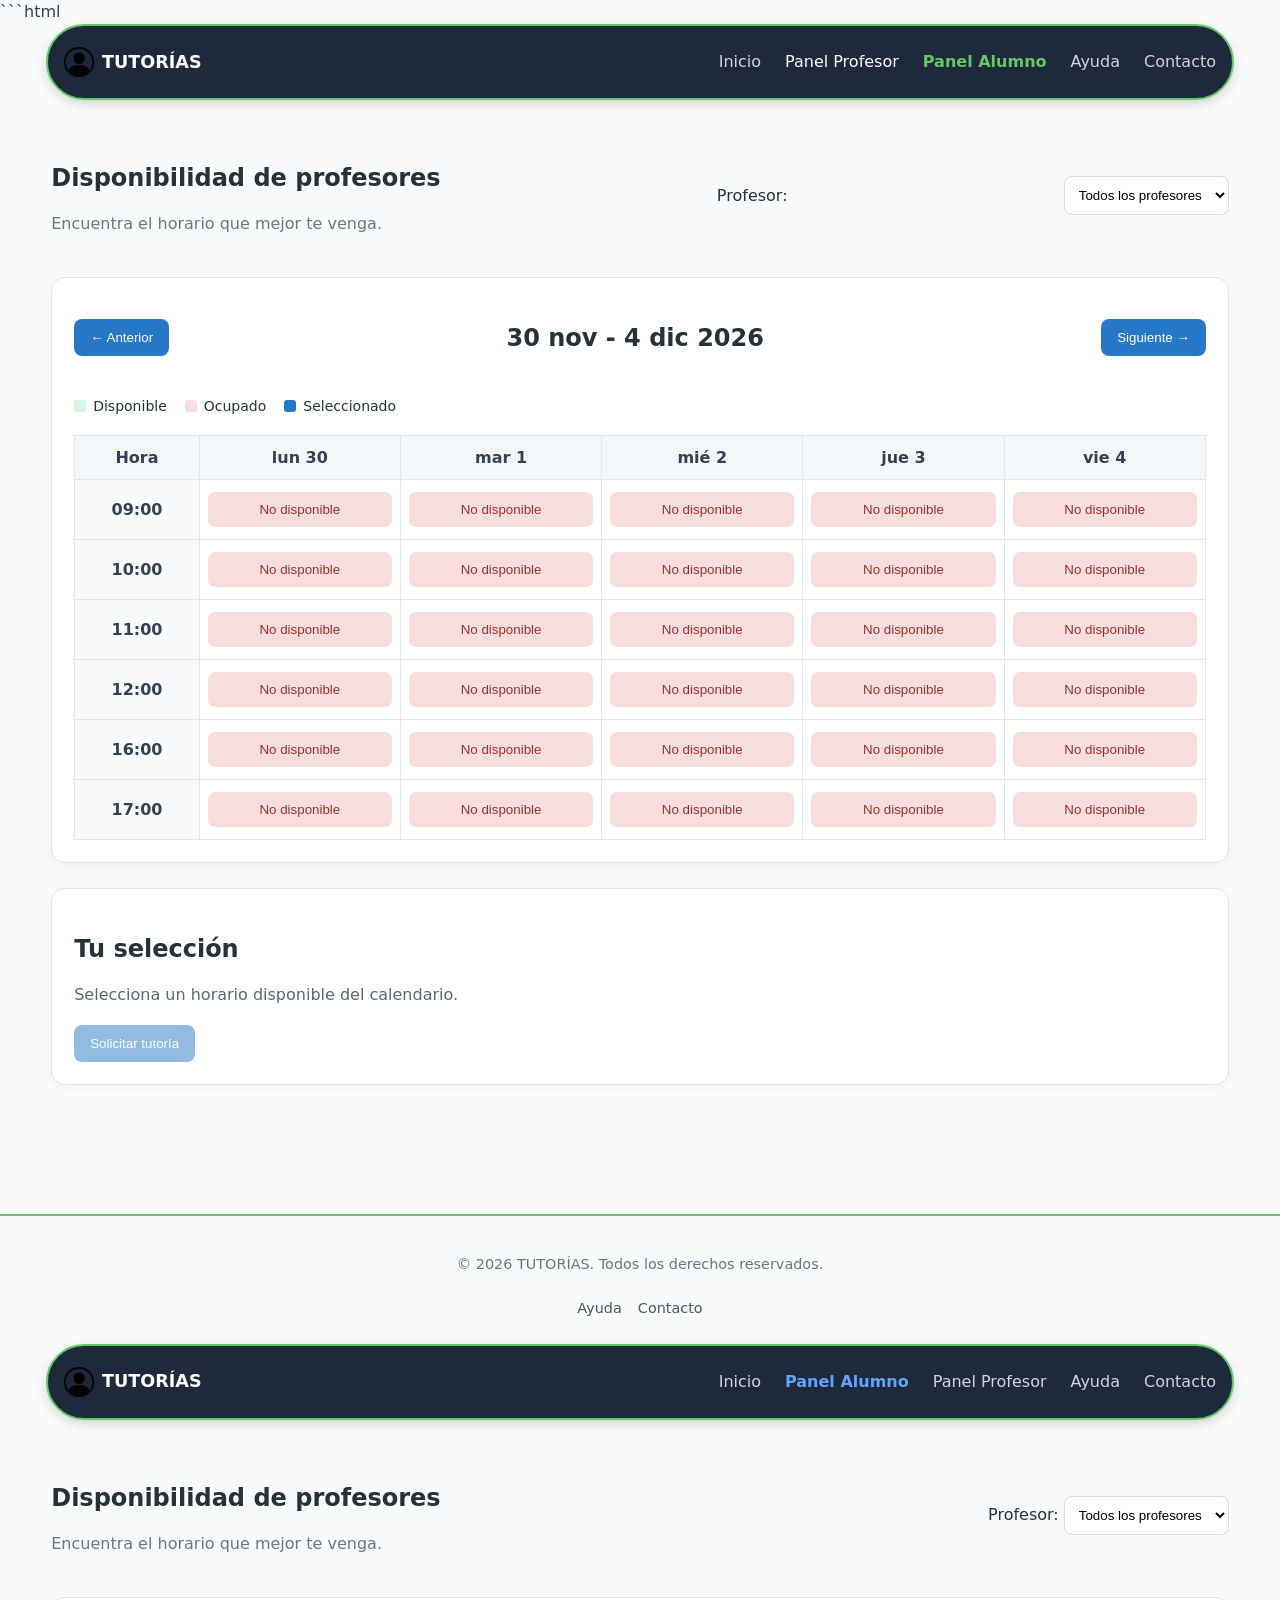
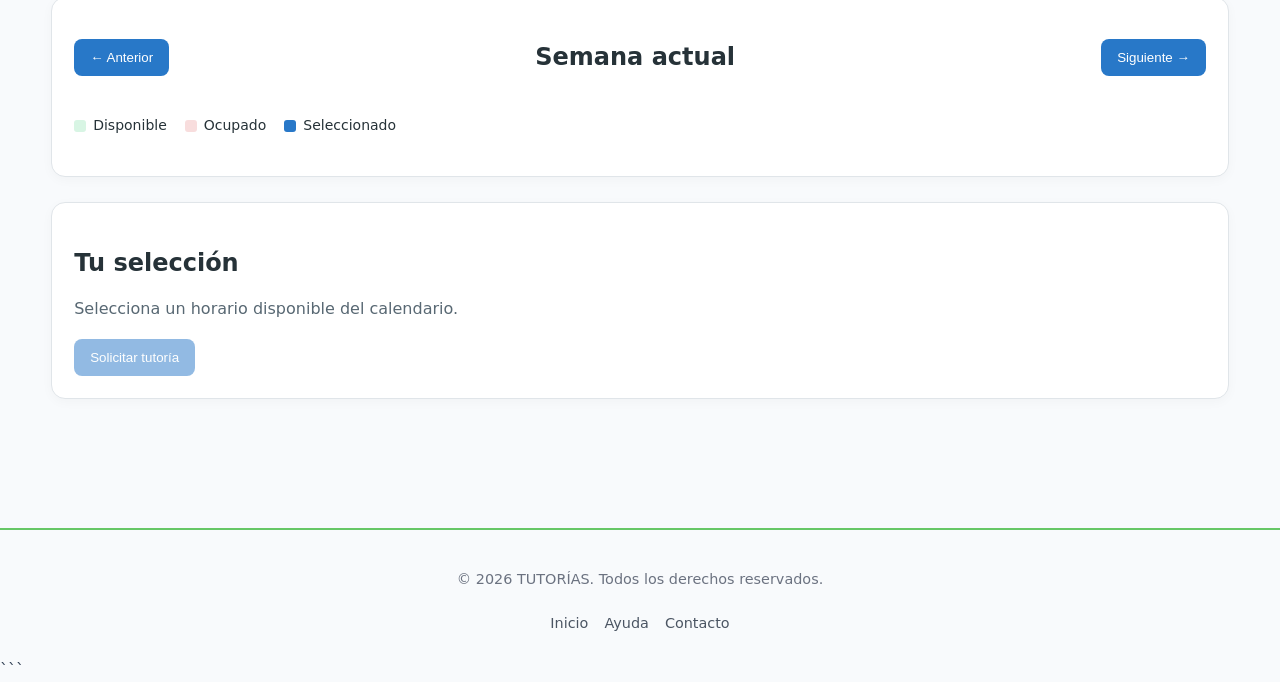
==== alumno.html @ 24e144e2 "Merge pull request #2 from AnaMar14/ddeevv Creoque lo arregle" ====
```html
<!doctype html>
<html lang="en">

<head>
    <meta charset="UTF-8" />
    <meta name="viewport" content="width=device-width, initial-scale=1.0" />
    <title>TUTORÍA</title>
    <link rel="stylesheet" href="public/css/nav.css" />
    <link rel="stylesheet" href="public/css/calendario.css" />  
    <script src="public/js/calendario.js" defer></script>

</head>

<body>
    <nav class="navbar" aria-label="Navegación principal">
        <div class="logo">
            <a href="index.html" style="display: flex; align-items: center; gap: 0.5rem; text-decoration: none;">
          <img
            src="public/img/ini_sesion.png"
            id="iniciarSesion"
            width="30px"
            height="30px"
            alt="Iniciar Sesión"
            style="cursor: pointer;"
          />
          <span style="font-size: 1.1rem; color: #fff; font-weight: 700;">TUTORÍAS</span>
        </a>
        </div>

        <ul class="nav-links">
        <li><a href="index.html">Inicio</a></li>
        <li><a href="profesor.html" aria-current="page" >Panel Profesor</a></li>
        <li><a href="alumno.html" style="color: #66c766; font-weight: 700;">Panel Alumno</a></li>
        <li><a href="ayuda.html">Ayuda</a></li>
        <li><a href="contacto.html">Contacto</a></li>
      </ul>

      <button class="menu-btn" aria-label="Abrir menú">☰</button>
    </nav>


    <main class="contenedor-calendario">
        <section class="cabecera-calendario">
            <div>
                <h1>Disponibilidad de profesores</h1>
                <p>Encuentra el horario que mejor te venga.</p>
            </div>

            <label for="profesor">Profesor:</label>
            <select id="profesor">
                <option value="todos">Todos los profesores</option>
                <option value="garcia">Prof. García</option>
                <option value="lopez">Prof. López</option>
                <option value="martinez">Prof. Martínez</option>
            </select>
        </section>

        <section class="calendario">
            <div class="controles-calendario">
                <button id="semanaAnterior" type="button">
                    &larr; Anterior
                </button>

                <h2 id="tituloSemana">Semana actual</h2>

                <button id="semanaSiguiente" type="button">
                    Siguiente &rarr;
                </button>
            </div>

            <div class="leyenda">
                <span><i class="libre"></i> Disponible</span>
                <span><i class="ocupado"></i> Ocupado</span>
                <span><i class="seleccionado"></i> Seleccionado</span>
            </div>

            <div class="tabla-scroll">
                <table id="tablaCalendario">
                    <thead id="cabeceraDias"></thead>
                    <tbody id="horariosCalendario"></tbody>
                </table>
            </div>
        </section>

        <section class="resumen-reserva">
            <h2>Tu selección</h2>

            <p id="mensajeSeleccion">
                Selecciona un horario disponible del calendario.
            </p>

            <button id="confirmarReserva" type="button" disabled>
                Solicitar tutoría
            </button>
        </section>
    </main>



    <!-- FOOTER BÁSICO -->
    <footer class="footer">
        <p>&copy; 2026 TUTORÍAS. Todos los derechos reservados.</p>
        <div class="footer-links">
            <a href="ayuda.html">Ayuda</a>
            <a href="contacto.html">Contacto</a>
        </div>
    </footer>
</body>

</html>
<html lang="es">

<head>
    <meta charset="UTF-8" />
    <meta name="viewport" content="width=device-width, initial-scale=1.0" />

    <title>TUTORÍAS - Panel del Alumno</title>

    <!-- Estilos -->
    <link rel="stylesheet" href="public/css/nav.css" />
    <link rel="stylesheet" href="public/css/dialog.css" />
    <link rel="stylesheet" href="public/css/tutorias.css" />
    <link rel="stylesheet" href="public/css/calendario.css" />

    <!-- JavaScript -->
    <script src="public/js/horarios.js" defer></script>
    <script src="public/js/iniciarSesion.js" defer></script>
    <script src="public/js/calendario.js" defer></script>
</head>

<body>

    <!-- Barra de navegación principal -->
    <nav class="navbar" aria-label="Navegación principal">

        <div class="logo">
            <a href="index.html"
               style="display: flex; align-items: center; gap: 0.5rem; text-decoration: none;">

                <img
                    src="public/img/ini_sesion.png"
                    id="iniciarSesion"
                    width="30"
                    height="30"
                    alt="Iniciar sesión"
                    style="cursor: pointer;"
                />

                <span style="font-size: 1.1rem; color: #fff; font-weight: 700;">
                    TUTORÍAS
                </span>

            </a>
        </div>

        <ul class="nav-links">
            <li>
                <a href="index.html">Inicio</a>
            </li>

            <li>
                <a href="alumno.html"
                   aria-current="page"
                   style="color: #60a5fa; font-weight: 700;">
                    Panel Alumno
                </a>
            </li>

            <li>
                <a href="profesor.html">Panel Profesor</a>
            </li>

            <li>
                <a href="ayuda.html">Ayuda</a>
            </li>

            <li>
                <a href="contacto.html">Contacto</a>
            </li>
        </ul>

        <button class="menu-btn" aria-label="Abrir menú" type="button">
            ☰
        </button>

    </nav>


    <!-- Contenido principal: disponibilidad de profesores -->
    <main class="contenedor-calendario">

        <!-- Cabecera y filtro de profesores -->
        <section class="cabecera-calendario">

            <div>
                <h1>Disponibilidad de profesores</h1>
                <p>Encuentra el horario que mejor te venga.</p>
            </div>

            <div>
                <label for="profesor">Profesor:</label>

                <select id="profesor">
                    <option value="todos">Todos los profesores</option>
                    <option value="garcia">Prof. García</option>
                    <option value="lopez">Prof. López</option>
                    <option value="martinez">Prof. Martínez</option>
                </select>
            </div>

        </section>


        <!-- Calendario semanal -->
        <section class="calendario">

            <div class="controles-calendario">

                <button id="semanaAnterior" type="button">
                    &larr; Anterior
                </button>

                <h2 id="tituloSemana">Semana actual</h2>

                <button id="semanaSiguiente" type="button">
                    Siguiente &rarr;
                </button>

            </div>


            <!-- Leyenda de los horarios -->
            <div class="leyenda">

                <span>
                    <i class="libre"></i>
                    Disponible
                </span>

                <span>
                    <i class="ocupado"></i>
                    Ocupado
                </span>

                <span>
                    <i class="seleccionado"></i>
                    Seleccionado
                </span>

            </div>


            <!-- Tabla de disponibilidad -->
            <div class="tabla-scroll">

                <table id="tablaCalendario">

                    <thead id="cabeceraDias"></thead>

                    <tbody id="horariosCalendario"></tbody>

                </table>

            </div>

        </section>


        <!-- Resumen y solicitud de tutoría -->
        <section class="resumen-reserva">

            <h2>Tu selección</h2>

            <p id="mensajeSeleccion">
                Selecciona un horario disponible del calendario.
            </p>

            <button
                id="confirmarReserva"
                type="button"
                disabled>
                Solicitar tutoría
            </button>

        </section>

    </main>


    <!-- Pie de página -->
    <footer class="footer">

        <p>&copy; 2026 TUTORÍAS. Todos los derechos reservados.</p>

        <div class="footer-links">
            <a href="index.html">Inicio</a>
            <a href="ayuda.html">Ayuda</a>
            <a href="contacto.html">Contacto</a>
        </div>

    </footer>

</body>

</html>
```
---- public/css/nav.css ----
html {
  margin: 0;
  font-family: Arial, Helvetica, sans-serif;
}
nav {
  border: 2px solid #66c766;
  border-radius: 45px;
  margin-left: 20%;
  margin-right: 20%;
  background-color: #1e293b;
  border: 2px solid #66c766;
  border-radius: 45px;
  margin: 1.25rem auto;
  max-width: 900px;
  width: 90%;
  box-shadow: 0 4px 12px rgba(0, 0, 0, 0.15);
}

.navbar {
  display: flex;
  justify-content: space-between;
  align-items: center;
  max-width: 1200px;
  margin: 0 auto;
  padding: 0.5rem 1rem;
}

.logo a {
  color: #fff;
  font-size: 1.5rem;
  font-weight: bold;
  text-decoration: none;
}

.nav-links {
  display: flex;
  list-style: none;
  gap: 1.5rem;
}

.nav-links a {
  color: #d1d5db;
  text-decoration: none;
  font-weight: 500;
  transition: color 0.2s ease;
}

.nav-links a:hover,
.nav-links a[aria-current="page"] {
  color: #ffffff;
}

.menu-btn {
  display: none;
  background: none;
  border: none;
  color: #fff;
  font-size: 1.5rem;
  cursor: pointer;
}

/* --- ESTILOS DEL FOOTER --- */
.footer {
  margin-top: 4rem;
  padding: 1.5rem 1rem;
  border-top: 2px solid #66c766;
  text-align: center;
  color: #6b7280;
  font-size: 0.9rem;
  display: flex;
  flex-direction: column;
  gap: 0.5rem;
  align-items: center;
}

.footer-links {
  display: flex;
  gap: 1rem;
}

.footer-links a {
  color: #4b5563;
  text-decoration: none;
  transition: color 0.2s ease;
}

.footer-links a:hover {
  color: #111827;
}
---- public/css/calendario.css ----
.contenedor-calendario {
    width: 92%;
    max-width: 1200px;
    margin: 40px auto;
    color: #263238;
}

.cabecera-calendario {
    display: flex;
    justify-content: space-between;
    align-items: center;
    flex-wrap: wrap;
    gap: 20px;
    margin-bottom: 25px;
}

.cabecera-calendario h1 {
    margin-bottom: 8px;
}

.cabecera-calendario p {
    color: #687782;
}

#profesor {
    padding: 10px;
    border: 1px solid #d5dce2;
    border-radius: 8px;
    background: white;
}

.calendario,
.resumen-reserva {
    padding: 22px;
    margin-bottom: 25px;
    border: 1px solid #e0e5e9;
    border-radius: 14px;
    background: white;
    box-shadow: 0 3px 12px #00000008;
}

.controles-calendario {
    display: flex;
    align-items: center;
    justify-content: space-between;
    gap: 12px;
    margin-bottom: 20px;
}

.controles-calendario button,
#confirmarReserva {
    padding: 11px 16px;
    border: none;
    border-radius: 8px;
    background: #2878c8;
    color: white;
    cursor: pointer;
}

.controles-calendario button:hover,
#confirmarReserva:not(:disabled):hover {
    background: #1d5fa1;
}

#confirmarReserva:disabled {
    opacity: 0.5;
    cursor: not-allowed;
}

.leyenda {
    display: flex;
    flex-wrap: wrap;
    gap: 18px;
    margin-bottom: 18px;
    font-size: 14px;
}

.leyenda span {
    display: flex;
    align-items: center;
    gap: 7px;
}

.leyenda i {
    width: 12px;
    height: 12px;
    border-radius: 3px;
}

.libre {
    background: #d8f5e4;
}

.ocupado {
    background: #f8dddd;
}

.seleccionado {
    background: #2878c8;
}

.tabla-scroll {
    overflow-x: auto;
}

#tablaCalendario {
    width: 100%;
    min-width: 650px;
    border-collapse: collapse;
    text-align: center;
}

#tablaCalendario th,
#tablaCalendario td {
    padding: 12px 8px;
    border: 1px solid #e1e6eb;
}

#tablaCalendario th {
    background: #f4f7fa;
}

#tablaCalendario td:first-child {
    font-weight: bold;
    background: #f8fafc;
}

.hueco {
    width: 100%;
    min-width: 85px;
    padding: 10px 6px;
    border: none;
    border-radius: 7px;
    background: #d8f5e4;
    color: #17633b;
    cursor: pointer;
}

.hueco:hover {
    background: #b7ebcc;
}

.hueco.ocupado {
    background: #f8dddd;
    color: #973333;
    cursor: not-allowed;
}

.hueco.elegido {
    background: #2878c8;
    color: white;
}

.resumen-reserva h2 {
    margin-bottom: 12px;
}

.resumen-reserva p {
    margin-bottom: 18px;
    color: #586873;
}

@media (max-width: 600px) {
    .contenedor-calendario {
        width: 96%;
        margin: 24px auto;
    }

    .calendario,
    .resumen-reserva {
        padding: 12px;
    }

    .controles-calendario {
        flex-wrap: wrap;
    }

    .controles-calendario h2 {
        font-size: 17px;
        order: -1;
        width: 100%;
        text-align: center;
    }
}
---- public/css/nav.css ----
html {
  margin: 0;
  font-family: Arial, Helvetica, sans-serif;
}
nav {
  border: 2px solid #66c766;
  border-radius: 45px;
  margin-left: 20%;
  margin-right: 20%;
  background-color: #1e293b;
  border: 2px solid #66c766;
  border-radius: 45px;
  margin: 1.25rem auto;
  max-width: 900px;
  width: 90%;
  box-shadow: 0 4px 12px rgba(0, 0, 0, 0.15);
}

.navbar {
  display: flex;
  justify-content: space-between;
  align-items: center;
  max-width: 1200px;
  margin: 0 auto;
  padding: 0.5rem 1rem;
}

.logo a {
  color: #fff;
  font-size: 1.5rem;
  font-weight: bold;
  text-decoration: none;
}

.nav-links {
  display: flex;
  list-style: none;
  gap: 1.5rem;
}

.nav-links a {
  color: #d1d5db;
  text-decoration: none;
  font-weight: 500;
  transition: color 0.2s ease;
}

.nav-links a:hover,
.nav-links a[aria-current="page"] {
  color: #ffffff;
}

.menu-btn {
  display: none;
  background: none;
  border: none;
  color: #fff;
  font-size: 1.5rem;
  cursor: pointer;
}

/* --- ESTILOS DEL FOOTER --- */
.footer {
  margin-top: 4rem;
  padding: 1.5rem 1rem;
  border-top: 2px solid #66c766;
  text-align: center;
  color: #6b7280;
  font-size: 0.9rem;
  display: flex;
  flex-direction: column;
  gap: 0.5rem;
  align-items: center;
}

.footer-links {
  display: flex;
  gap: 1rem;
}

.footer-links a {
  color: #4b5563;
  text-decoration: none;
  transition: color 0.2s ease;
}

.footer-links a:hover {
  color: #111827;
}
---- public/css/dialog.css ----
/* ==========================================================================
   VENTANA MODAL (Etiqueta <dialog>)
   ========================================================================== */
dialog {
    border: none;
    border-radius: 16px;
    padding: 32px;
    background-color: #ffffff;
    max-width: 400px;
    width: 90%;
    box-shadow: 0 20px 25px -5px rgba(0, 0, 0, 0.1),
        0 10px 10px -5px rgba(0, 0, 0, 0.04);
    position: relative;
    /* Permite posicionar la 'X' de cierre */
}

/* Animación de apertura suave */
dialog[open] {
    animation: mostrarModal 0.3s ease-out forwards;
}

/* Capa de fondo detrás del modal (Oscurecido y desenfocado) */
dialog::backdrop {
    background-color: rgba(15, 23, 42, 0.4);
    backdrop-filter: blur(8px);
}

/* Título e indicaciones del modal */
dialog h2 {
    margin-top: 0;
    color: #1e293b;
    font-family: system-ui, -apple-system, sans-serif;
    font-size: 24px;
    font-weight: 700;
    margin-bottom: 8px;
}

.modal-subtitulo {
    color: #64748b;
    font-family: system-ui, -apple-system, sans-serif;
    font-size: 14px;
    line-height: 1.5;
    margin-bottom: 24px;
    margin-top: 0;
}

/* ==========================================================================
   FORMULARIO DE INICIO DE SESIÓN
   ========================================================================== */
.formulario-login {
    display: flex;
    flex-direction: column;
    gap: 16px;
}

/* Contenedores de etiqueta + caja de texto */
.grupo-input {
    display: flex;
    flex-direction: column;
    gap: 6px;
}

/* Etiquetas (Labels) */
.grupo-input label {
    font-family: system-ui, -apple-system, sans-serif;
    font-size: 14px;
    font-weight: 500;
    color: #334155;
}

/* Cajas de texto (Inputs) */
.grupo-input input {
    padding: 10px 14px;
    border: 1px solid #cbd5e1;
    border-radius: 8px;
    font-family: system-ui, -apple-system, sans-serif;
    font-size: 15px;
    color: #1e293b;
    outline: none;
    transition: border-color 0.2s, box-shadow 0.2s;
}

/* Efecto visual al hacer clic dentro del input (Focus) */
.grupo-input input:focus {
    border-color: #66c766;
    box-shadow: 0 0 0 3px rgba(79, 70, 229, 0.15);
}

/* ==========================================================================
   BOTONES
   ========================================================================== */

/* Botón principal (Entrar) */
.btn-enviar {
    width: 100%;
    padding: 12px;
    background-color: #66c766;
    /* Azul índigo moderno */
    color: #ffffff;
    border: none;
    border-radius: 8px;
    font-family: system-ui, -apple-system, sans-serif;
    font-weight: 600;
    font-size: 15px;
    cursor: pointer;
    margin-top: 8px;
    transition: background-color 0.2s, transform 0.1s;
}

.btn-enviar:hover {
    background-color: #4dc24d;
}

.btn-enviar:active {
    transform: scale(0.98);
}

/* Botón flotante para cerrar (X) */
.btn-cerrar-x {
    position: absolute;
    top: 16px;
    right: 16px;
    background: none;
    border: none;
    color: #94a3b8;
    font-size: 24px;
    line-height: 1;
    cursor: pointer;
    padding: 4px 8px;
    border-radius: 50%;
    transition: background-color 0.2s, color 0.2s;
}

.btn-cerrar-x:hover {
    background-color: #f1f5f9;
    color: #1e293b;
}

/* ==========================================================================
   ANIMACIONES (Keyframes)
   ========================================================================== */
@keyframes mostrarModal {
    from {
        opacity: 0;
        transform: scale(0.95) translateY(10px);
    }

    to {
        opacity: 1;
        transform: scale(1) translateY(0);
    }
}
---- public/css/tutorias.css ----
/* ==========================================================================
   ESTILOS DE GESTIÓN DE HORARIOS Y PERFILES (TUTORÍAS)
   ========================================================================== */

:root {
  --color-primary: #66c766;
  --color-primary-hover: #4dc24d;
  --color-primary-light: #eaf8ea;
  --color-dark: #1e293b;
  --color-dark-surface: #0f172a;
  --color-gray-50: #f8fafc;
  --color-gray-100: #f1f5f9;
  --color-gray-200: #e2e8f0;
  --color-gray-300: #cbd5e1;
  --color-gray-600: #475569;
  --color-gray-700: #334155;
  --color-danger: #ef4444;
  --color-danger-hover: #dc2626;
  --color-blue: #3b82f6;
  --color-blue-light: #eff6ff;
  --shadow-sm: 0 1px 2px 0 rgba(0, 0, 0, 0.05);
  --shadow-md: 0 4px 6px -1px rgba(0, 0, 0, 0.1), 0 2px 4px -1px rgba(0, 0, 0, 0.06);
  --shadow-lg: 0 10px 15px -3px rgba(0, 0, 0, 0.1), 0 4px 6px -2px rgba(0, 0, 0, 0.05);
  --radius-sm: 8px;
  --radius-md: 12px;
  --radius-lg: 16px;
  --radius-full: 9999px;
}

body {
  margin: 0;
  background-color: #f8fafc;
  color: var(--color-gray-700);
  font-family: system-ui, -apple-system, BlinkMacSystemFont, "Segoe UI", Roboto, sans-serif;
  line-height: 1.5;
  min-height: 100vh;
  display: flex;
  flex-direction: column;
}

.tutorias-container {
  max-width: 1100px;
  margin: 2rem auto;
  padding: 0 1.5rem;
  width: 100%;
  box-sizing: border-box;
  flex: 1;
}

/* ==========================================================================
   BARRA DE ESTADO DE SESIÓN / PERFIL
   ========================================================================== */
.perfil-header-card {
  background: white;
  border: 1px solid var(--color-gray-200);
  border-radius: var(--radius-lg);
  padding: 1.5rem;
  box-shadow: var(--shadow-sm);
  display: flex;
  justify-content: space-between;
  align-items: center;
  flex-wrap: wrap;
  gap: 1rem;
  margin-bottom: 2rem;
  border-left: 6px solid var(--color-primary);
}

.perfil-info {
  display: flex;
  align-items: center;
  gap: 1rem;
}

.perfil-avatar {
  width: 52px;
  height: 52px;
  border-radius: var(--radius-full);
  background: var(--color-primary-light);
  color: #1b801b;
  display: flex;
  align-items: center;
  justify-content: center;
  font-size: 1.5rem;
  font-weight: bold;
  border: 2px solid var(--color-primary);
}

.perfil-detalles h2 {
  margin: 0;
  font-size: 1.25rem;
  color: var(--color-dark);
}

.perfil-detalles p {
  margin: 0.2rem 0 0 0;
  color: var(--color-gray-600);
  font-size: 0.9rem;
  display: flex;
  align-items: center;
  gap: 0.5rem;
}

.badge-rol {
  display: inline-block;
  padding: 0.2rem 0.6rem;
  border-radius: var(--radius-full);
  font-size: 0.75rem;
  font-weight: 700;
  text-transform: uppercase;
  letter-spacing: 0.05em;
}

.badge-rol.profesor {
  background: #dcfce7;
  color: #15803d;
  border: 1px solid #86efac;
}

.badge-rol.alumno {
  background: var(--color-blue-light);
  color: #1d4ed8;
  border: 1px solid #bfdbfe;
}

.perfil-acciones {
  display: flex;
  gap: 0.75rem;
  align-items: center;
}

.btn-cerrar-sesion {
  background-color: #fee2e2;
  color: #b91c1c;
  border: 1px solid #fca5a5;
  padding: 0.5rem 1rem;
  border-radius: var(--radius-sm);
  font-weight: 600;
  cursor: pointer;
  font-size: 0.9rem;
  transition: all 0.2s ease;
  display: inline-flex;
  align-items: center;
  gap: 0.4rem;
}

.btn-cerrar-sesion:hover {
  background-color: #fecaca;
  color: #991b1b;
}

.btn-secundario {
  background-color: white;
  color: var(--color-gray-700);
  border: 1px solid var(--color-gray-300);
  padding: 0.5rem 1rem;
  border-radius: var(--radius-sm);
  font-weight: 600;
  cursor: pointer;
  font-size: 0.9rem;
  text-decoration: none;
  transition: all 0.2s;
}

.btn-secundario:hover {
  background-color: var(--color-gray-100);
}

/* ==========================================================================
   SECCIONES Y TARJETAS PRINCIPALES
   ========================================================================== */
.seccion-titulo-bloque {
  margin-bottom: 1.5rem;
}

.seccion-titulo-bloque h1 {
  font-size: 1.85rem;
  color: var(--color-dark);
  margin: 0 0 0.4rem 0;
}

.seccion-titulo-bloque p {
  color: var(--color-gray-600);
  margin: 0;
  font-size: 1rem;
}

.card-panel {
  background: white;
  border-radius: var(--radius-lg);
  border: 1px solid var(--color-gray-200);
  padding: 1.75rem;
  box-shadow: var(--shadow-sm);
  margin-bottom: 2rem;
}

.card-header-flex {
  display: flex;
  justify-content: space-between;
  align-items: center;
  border-bottom: 1px solid var(--color-gray-200);
  padding-bottom: 1rem;
  margin-bottom: 1.5rem;
  flex-wrap: wrap;
  gap: 1rem;
}

.card-header-flex h3 {
  margin: 0;
  font-size: 1.3rem;
  color: var(--color-dark);
  display: flex;
  align-items: center;
  gap: 0.5rem;
}

/* ==========================================================================
   FORMULARIO DE GESTIÓN DE HORARIOS
   ========================================================================== */
.form-grid-horario {
  display: grid;
  grid-template-columns: repeat(auto-fit, minmax(220px, 1fr));
  gap: 1.25rem;
}

.form-grid-horario .campo-full {
  grid-column: 1 / -1;
}

.form-group {
  display: flex;
  flex-direction: column;
  gap: 0.4rem;
}

.form-group label {
  font-size: 0.88rem;
  font-weight: 600;
  color: var(--color-gray-700);
}

.form-group input,
.form-group select,
.form-group textarea {
  padding: 0.65rem 0.85rem;
  border: 1px solid var(--color-gray-300);
  border-radius: var(--radius-sm);
  font-size: 0.95rem;
  font-family: inherit;
  color: var(--color-dark);
  background-color: white;
  transition: border-color 0.2s, box-shadow 0.2s;
  box-sizing: border-box;
  width: 100%;
}

.form-group input:focus,
.form-group select:focus,
.form-group textarea:focus {
  outline: none;
  border-color: var(--color-primary);
  box-shadow: 0 0 0 3px rgba(102, 199, 102, 0.25);
}

.form-acciones {
  margin-top: 1.5rem;
  display: flex;
  justify-content: flex-end;
  gap: 1rem;
}

.btn-publicar {
  background-color: var(--color-primary);
  color: white;
  border: none;
  padding: 0.75rem 1.75rem;
  border-radius: var(--radius-sm);
  font-weight: 700;
  font-size: 1rem;
  cursor: pointer;
  transition: all 0.2s;
  display: inline-flex;
  align-items: center;
  gap: 0.5rem;
  box-shadow: 0 2px 4px rgba(102, 199, 102, 0.4);
}

.btn-publicar:hover {
  background-color: var(--color-primary-hover);
  transform: translateY(-1px);
  box-shadow: 0 4px 8px rgba(102, 199, 102, 0.4);
}

.btn-publicar:active {
  transform: translateY(0);
}

/* ==========================================================================
   ALERTAS Y NOTIFICACIONES
   ========================================================================== */
.alerta-feedback {
  display: none;
  padding: 0.9rem 1.25rem;
  border-radius: var(--radius-sm);
  margin-bottom: 1.5rem;
  font-size: 0.95rem;
  font-weight: 500;
  animation: fadeIn 0.3s ease;
}

.alerta-feedback.exito {
  display: flex;
  align-items: center;
  gap: 0.75rem;
  background-color: #dcfce7;
  color: #166534;
  border: 1px solid #86efac;
}

.alerta-feedback.info {
  display: flex;
  align-items: center;
  gap: 0.75rem;
  background-color: var(--color-blue-light);
  color: #1e40af;
  border: 1px solid #bfdbfe;
}

@keyframes fadeIn {
  from { opacity: 0; transform: translateY(-6px); }
  to { opacity: 1; transform: translateY(0); }
}

/* ==========================================================================
   LISTA Y TARJETAS DE TRAMOS DE HORARIOS
   ========================================================================== */
.toolbar-horarios {
  display: flex;
  justify-content: space-between;
  align-items: center;
  flex-wrap: wrap;
  gap: 1rem;
  margin-bottom: 1.25rem;
  background: white;
  padding: 1rem 1.25rem;
  border-radius: var(--radius-md);
  border: 1px solid var(--color-gray-200);
}

.contador-badge {
  font-size: 0.9rem;
  color: var(--color-gray-600);
  font-weight: 500;
}

.contador-badge strong {
  color: var(--color-dark);
}

.filtros-horario {
  display: flex;
  gap: 0.5rem;
  align-items: center;
  flex-wrap: wrap;
}

.filtros-horario select {
  padding: 0.4rem 0.75rem;
  border: 1px solid var(--color-gray-300);
  border-radius: var(--radius-sm);
  font-size: 0.88rem;
  background: white;
}

.grid-tramos {
  display: grid;
  grid-template-columns: repeat(auto-fill, minmax(310px, 1fr));
  gap: 1.25rem;
}

.tramo-card {
  background: white;
  border: 1px solid var(--color-gray-200);
  border-radius: var(--radius-md);
  padding: 1.25rem;
  box-shadow: var(--shadow-sm);
  transition: transform 0.2s, box-shadow 0.2s, border-color 0.2s;
  display: flex;
  flex-direction: column;
  position: relative;
}

.tramo-card:hover {
  transform: translateY(-2px);
  box-shadow: var(--shadow-md);
  border-color: #cbd5e1;
}

.tramo-card-header {
  display: flex;
  justify-content: space-between;
  align-items: flex-start;
  margin-bottom: 0.75rem;
}

.dia-badge {
  background: #f0fdf4;
  color: #166534;
  border: 1px solid #bbf7d0;
  padding: 0.25rem 0.65rem;
  border-radius: var(--radius-sm);
  font-weight: 700;
  font-size: 0.85rem;
  display: inline-flex;
  align-items: center;
  gap: 0.35rem;
}

.estado-badge {
  font-size: 0.75rem;
  font-weight: 700;
  padding: 0.2rem 0.55rem;
  border-radius: var(--radius-full);
  text-transform: uppercase;
}

.estado-badge.disponible {
  background: #dcfce7;
  color: #15803d;
  border: 1px solid #86efac;
}

.hora-rango {
  font-size: 1.35rem;
  font-weight: 700;
  color: var(--color-dark);
  margin-bottom: 0.5rem;
  display: flex;
  align-items: center;
  gap: 0.4rem;
}

.hora-rango span {
  font-size: 0.9rem;
  color: var(--color-gray-600);
  font-weight: normal;
}

.tramo-materia {
  font-weight: 600;
  color: var(--color-gray-700);
  font-size: 1rem;
  margin-bottom: 0.5rem;
}

.tramo-detalles {
  list-style: none;
  padding: 0;
  margin: 0.5rem 0 1rem 0;
  display: flex;
  flex-direction: column;
  gap: 0.4rem;
  font-size: 0.88rem;
  color: var(--color-gray-600);
  flex-grow: 1;
}

.tramo-detalles li {
  display: flex;
  align-items: center;
  gap: 0.4rem;
}

.badge-modalidad {
  display: inline-flex;
  align-items: center;
  gap: 0.3rem;
  padding: 0.15rem 0.5rem;
  border-radius: var(--radius-sm);
  font-size: 0.78rem;
  font-weight: 600;
}

.badge-modalidad.presencial {
  background: #f1f5f9;
  color: #334155;
  border: 1px solid #cbd5e1;
}

.badge-modalidad.online {
  background: #eff6ff;
  color: #1d4ed8;
  border: 1px solid #bfdbfe;
}

.tramo-card-footer {
  border-top: 1px solid var(--color-gray-100);
  padding-top: 0.9rem;
  margin-top: auto;
  display: flex;
  justify-content: space-between;
  align-items: center;
  gap: 0.5rem;
}

.btn-eliminar-tramo {
  background-color: #fee2e2;
  color: #dc2626;
  border: 1px solid #fecaca;
  padding: 0.4rem 0.8rem;
  border-radius: var(--radius-sm);
  font-size: 0.85rem;
  font-weight: 600;
  cursor: pointer;
  transition: all 0.2s;
  display: inline-flex;
  align-items: center;
  gap: 0.3rem;
}

.btn-eliminar-tramo:hover {
  background-color: #fca5a5;
  color: #991b1b;
}

.btn-reservar-tramo {
  background-color: var(--color-primary);
  color: white;
  border: none;
  padding: 0.5rem 1rem;
  border-radius: var(--radius-sm);
  font-size: 0.9rem;
  font-weight: 600;
  cursor: pointer;
  width: 100%;
  transition: all 0.2s;
  display: inline-flex;
  align-items: center;
  justify-content: center;
  gap: 0.4rem;
}

.btn-reservar-tramo:hover {
  background-color: var(--color-primary-hover);
}

.empty-state {
  text-align: center;
  padding: 3.5rem 1.5rem;
  background: white;
  border-radius: var(--radius-md);
  border: 2px dashed var(--color-gray-300);
}

.empty-state-icon {
  font-size: 3rem;
  margin-bottom: 0.75rem;
  color: var(--color-gray-300);
}

.empty-state h3 {
  margin: 0 0 0.5rem 0;
  color: var(--color-dark);
}

.empty-state p {
  color: var(--color-gray-600);
  margin: 0;
  max-width: 450px;
  margin-left: auto;
  margin-right: auto;
}

/* ==========================================================================
   LANDING / PORTADA INDEX.HTML
   ========================================================================== */
.hero-tutorias {
  text-align: center;
  padding: 3.5rem 1rem 2rem 1rem;
  max-width: 800px;
  margin: 0 auto;
}

.hero-tag {
  display: inline-block;
  background: #dcfce7;
  color: #15803d;
  font-size: 0.85rem;
  font-weight: 700;
  padding: 0.35rem 0.9rem;
  border-radius: var(--radius-full);
  margin-bottom: 1rem;
  border: 1px solid #86efac;
}

.hero-tutorias h1 {
  font-size: 2.75rem;
  line-height: 1.2;
  color: var(--color-dark);
  margin: 0 0 1rem 0;
}

.hero-tutorias h1 span {
  color: #22a322;
}

.hero-tutorias p {
  font-size: 1.15rem;
  color: var(--color-gray-600);
  line-height: 1.6;
  margin: 0 0 2rem 0;
}

.roles-acceso-grid {
  display: grid;
  grid-template-columns: repeat(auto-fit, minmax(280px, 1fr));
  gap: 1.5rem;
  margin-top: 1.5rem;
}

.card-rol-acceso {
  background: white;
  border: 2px solid var(--color-gray-200);
  border-radius: var(--radius-lg);
  padding: 2rem;
  text-align: left;
  box-shadow: var(--shadow-sm);
  transition: all 0.25s ease;
  display: flex;
  flex-direction: column;
}

.card-rol-acceso:hover {
  border-color: var(--color-primary);
  transform: translateY(-4px);
  box-shadow: var(--shadow-lg);
}

.card-rol-icono {
  width: 56px;
  height: 56px;
  border-radius: var(--radius-md);
  display: flex;
  align-items: center;
  justify-content: center;
  font-size: 1.8rem;
  margin-bottom: 1.25rem;
}

.card-rol-acceso.profesor .card-rol-icono {
  background: #dcfce7;
  color: #15803d;
}

.card-rol-acceso.alumno .card-rol-icono {
  background: #eff6ff;
  color: #1d4ed8;
}

.card-rol-acceso h3 {
  margin: 0 0 0.5rem 0;
  font-size: 1.35rem;
  color: var(--color-dark);
}

.card-rol-acceso p {
  color: var(--color-gray-600);
  font-size: 0.95rem;
  line-height: 1.5;
  margin-bottom: 1.25rem;
  flex-grow: 1;
}

.card-rol-acceso ul {
  padding-left: 1.2rem;
  margin: 0 0 1.5rem 0;
  color: var(--color-gray-600);
  font-size: 0.88rem;
}

.card-rol-acceso ul li {
  margin-bottom: 0.35rem;
}

.btn-acceso-rol {
  display: block;
  text-align: center;
  padding: 0.85rem 1.25rem;
  border-radius: var(--radius-sm);
  font-weight: 700;
  font-size: 0.95rem;
  text-decoration: none;
  cursor: pointer;
  transition: all 0.2s;
  border: none;
}

.btn-acceso-rol.profesor {
  background-color: var(--color-primary);
  color: white;
}

.btn-acceso-rol.profesor:hover {
  background-color: var(--color-primary-hover);
}

.btn-acceso-rol.alumno {
  background-color: #2563eb;
  color: white;
}

.btn-acceso-rol.alumno:hover {
  background-color: #1d4ed8;
}

/* Selector de rol dentro del modal de login */
.selector-rol-modal {
  display: flex;
  gap: 0.5rem;
  margin-bottom: 1rem;
}

.selector-rol-modal button {
  flex: 1;
  padding: 0.6rem;
  border: 1px solid var(--color-gray-300);
  border-radius: var(--radius-sm);
  background: white;
  font-weight: 600;
  font-size: 0.88rem;
  cursor: pointer;
  transition: all 0.2s;
}

.selector-rol-modal button.activo {
  border-color: var(--color-primary);
  background: #f0fdf4;
  color: #166534;
}

.demo-pistas {
  margin-top: 1rem;
  padding: 0.75rem;
  background: #f8fafc;
  border: 1px dashed var(--color-gray-300);
  border-radius: var(--radius-sm);
  font-size: 0.82rem;
  color: var(--color-gray-600);
}

.demo-pistas strong {
  color: var(--color-dark);
}

.demo-botones-rapidos {
  display: flex;
  gap: 0.5rem;
  margin-top: 0.5rem;
}

.btn-demo-rapido {
  flex: 1;
  padding: 0.35rem;
  font-size: 0.78rem;
  border: 1px solid var(--color-gray-300);
  border-radius: 4px;
  background: white;
  cursor: pointer;
}

.btn-demo-rapido:hover {
  background: var(--color-gray-100);
}

@media (max-width: 768px) {
  .hero-tutorias h1 {
    font-size: 2rem;
  }
  .perfil-header-card {
    flex-direction: column;
    align-items: flex-start;
  }
  .perfil-acciones {
    width: 100%;
    justify-content: flex-end;
  }
}
---- public/css/calendario.css ----
.contenedor-calendario {
    width: 92%;
    max-width: 1200px;
    margin: 40px auto;
    color: #263238;
}

.cabecera-calendario {
    display: flex;
    justify-content: space-between;
    align-items: center;
    flex-wrap: wrap;
    gap: 20px;
    margin-bottom: 25px;
}

.cabecera-calendario h1 {
    margin-bottom: 8px;
}

.cabecera-calendario p {
    color: #687782;
}

#profesor {
    padding: 10px;
    border: 1px solid #d5dce2;
    border-radius: 8px;
    background: white;
}

.calendario,
.resumen-reserva {
    padding: 22px;
    margin-bottom: 25px;
    border: 1px solid #e0e5e9;
    border-radius: 14px;
    background: white;
    box-shadow: 0 3px 12px #00000008;
}

.controles-calendario {
    display: flex;
    align-items: center;
    justify-content: space-between;
    gap: 12px;
    margin-bottom: 20px;
}

.controles-calendario button,
#confirmarReserva {
    padding: 11px 16px;
    border: none;
    border-radius: 8px;
    background: #2878c8;
    color: white;
    cursor: pointer;
}

.controles-calendario button:hover,
#confirmarReserva:not(:disabled):hover {
    background: #1d5fa1;
}

#confirmarReserva:disabled {
    opacity: 0.5;
    cursor: not-allowed;
}

.leyenda {
    display: flex;
    flex-wrap: wrap;
    gap: 18px;
    margin-bottom: 18px;
    font-size: 14px;
}

.leyenda span {
    display: flex;
    align-items: center;
    gap: 7px;
}

.leyenda i {
    width: 12px;
    height: 12px;
    border-radius: 3px;
}

.libre {
    background: #d8f5e4;
}

.ocupado {
    background: #f8dddd;
}

.seleccionado {
    background: #2878c8;
}

.tabla-scroll {
    overflow-x: auto;
}

#tablaCalendario {
    width: 100%;
    min-width: 650px;
    border-collapse: collapse;
    text-align: center;
}

#tablaCalendario th,
#tablaCalendario td {
    padding: 12px 8px;
    border: 1px solid #e1e6eb;
}

#tablaCalendario th {
    background: #f4f7fa;
}

#tablaCalendario td:first-child {
    font-weight: bold;
    background: #f8fafc;
}

.hueco {
    width: 100%;
    min-width: 85px;
    padding: 10px 6px;
    border: none;
    border-radius: 7px;
    background: #d8f5e4;
    color: #17633b;
    cursor: pointer;
}

.hueco:hover {
    background: #b7ebcc;
}

.hueco.ocupado {
    background: #f8dddd;
    color: #973333;
    cursor: not-allowed;
}

.hueco.elegido {
    background: #2878c8;
    color: white;
}

.resumen-reserva h2 {
    margin-bottom: 12px;
}

.resumen-reserva p {
    margin-bottom: 18px;
    color: #586873;
}

@media (max-width: 600px) {
    .contenedor-calendario {
        width: 96%;
        margin: 24px auto;
    }

    .calendario,
    .resumen-reserva {
        padding: 12px;
    }

    .controles-calendario {
        flex-wrap: wrap;
    }

    .controles-calendario h2 {
        font-size: 17px;
        order: -1;
        width: 100%;
        text-align: center;
    }
}
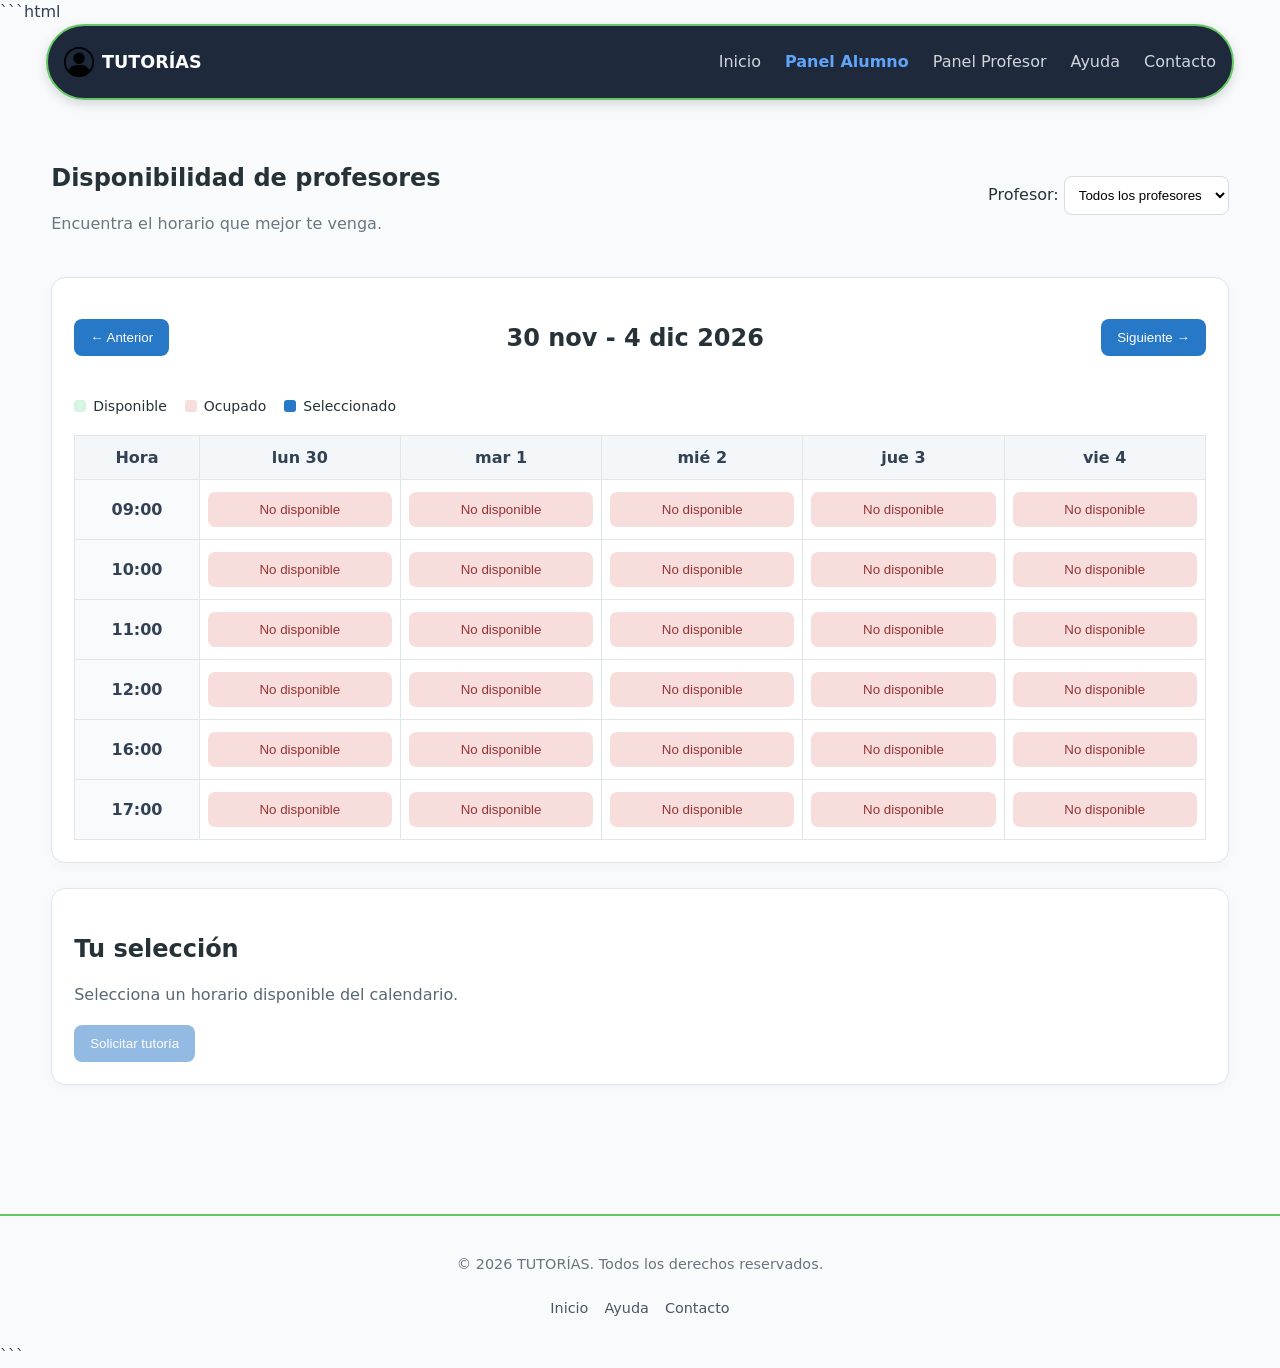
==== commit b5abbca4: "Ale Ahora si arreglado" ====
--- a/alumno.html
+++ b/alumno.html
@@ -1,114 +1,5 @@
 ```html
 <!doctype html>
-<html lang="en">
-
-<head>
-    <meta charset="UTF-8" />
-    <meta name="viewport" content="width=device-width, initial-scale=1.0" />
-    <title>TUTORÍA</title>
-    <link rel="stylesheet" href="public/css/nav.css" />
-    <link rel="stylesheet" href="public/css/calendario.css" />  
-    <script src="public/js/calendario.js" defer></script>
-
-</head>
-
-<body>
-    <nav class="navbar" aria-label="Navegación principal">
-        <div class="logo">
-            <a href="index.html" style="display: flex; align-items: center; gap: 0.5rem; text-decoration: none;">
-          <img
-            src="public/img/ini_sesion.png"
-            id="iniciarSesion"
-            width="30px"
-            height="30px"
-            alt="Iniciar Sesión"
-            style="cursor: pointer;"
-          />
-          <span style="font-size: 1.1rem; color: #fff; font-weight: 700;">TUTORÍAS</span>
-        </a>
-        </div>
-
-        <ul class="nav-links">
-        <li><a href="index.html">Inicio</a></li>
-        <li><a href="profesor.html" aria-current="page" >Panel Profesor</a></li>
-        <li><a href="alumno.html" style="color: #66c766; font-weight: 700;">Panel Alumno</a></li>
-        <li><a href="ayuda.html">Ayuda</a></li>
-        <li><a href="contacto.html">Contacto</a></li>
-      </ul>
-
-      <button class="menu-btn" aria-label="Abrir menú">☰</button>
-    </nav>
-
-
-    <main class="contenedor-calendario">
-        <section class="cabecera-calendario">
-            <div>
-                <h1>Disponibilidad de profesores</h1>
-                <p>Encuentra el horario que mejor te venga.</p>
-            </div>
-
-            <label for="profesor">Profesor:</label>
-            <select id="profesor">
-                <option value="todos">Todos los profesores</option>
-                <option value="garcia">Prof. García</option>
-                <option value="lopez">Prof. López</option>
-                <option value="martinez">Prof. Martínez</option>
-            </select>
-        </section>
-
-        <section class="calendario">
-            <div class="controles-calendario">
-                <button id="semanaAnterior" type="button">
-                    &larr; Anterior
-                </button>
-
-                <h2 id="tituloSemana">Semana actual</h2>
-
-                <button id="semanaSiguiente" type="button">
-                    Siguiente &rarr;
-                </button>
-            </div>
-
-            <div class="leyenda">
-                <span><i class="libre"></i> Disponible</span>
-                <span><i class="ocupado"></i> Ocupado</span>
-                <span><i class="seleccionado"></i> Seleccionado</span>
-            </div>
-
-            <div class="tabla-scroll">
-                <table id="tablaCalendario">
-                    <thead id="cabeceraDias"></thead>
-                    <tbody id="horariosCalendario"></tbody>
-                </table>
-            </div>
-        </section>
-
-        <section class="resumen-reserva">
-            <h2>Tu selección</h2>
-
-            <p id="mensajeSeleccion">
-                Selecciona un horario disponible del calendario.
-            </p>
-
-            <button id="confirmarReserva" type="button" disabled>
-                Solicitar tutoría
-            </button>
-        </section>
-    </main>
-
-
-
-    <!-- FOOTER BÁSICO -->
-    <footer class="footer">
-        <p>&copy; 2026 TUTORÍAS. Todos los derechos reservados.</p>
-        <div class="footer-links">
-            <a href="ayuda.html">Ayuda</a>
-            <a href="contacto.html">Contacto</a>
-        </div>
-    </footer>
-</body>
-
-</html>
 <html lang="es">
 
 <head>
--- a/public/css/nav.css
+++ b/public/css/nav.css
@@ -3,10 +3,6 @@
   font-family: Arial, Helvetica, sans-serif;
 }
 nav {
-  border: 2px solid #66c766;
-  border-radius: 45px;
-  margin-left: 20%;
-  margin-right: 20%;
   background-color: #1e293b;
   border: 2px solid #66c766;
   border-radius: 45px;
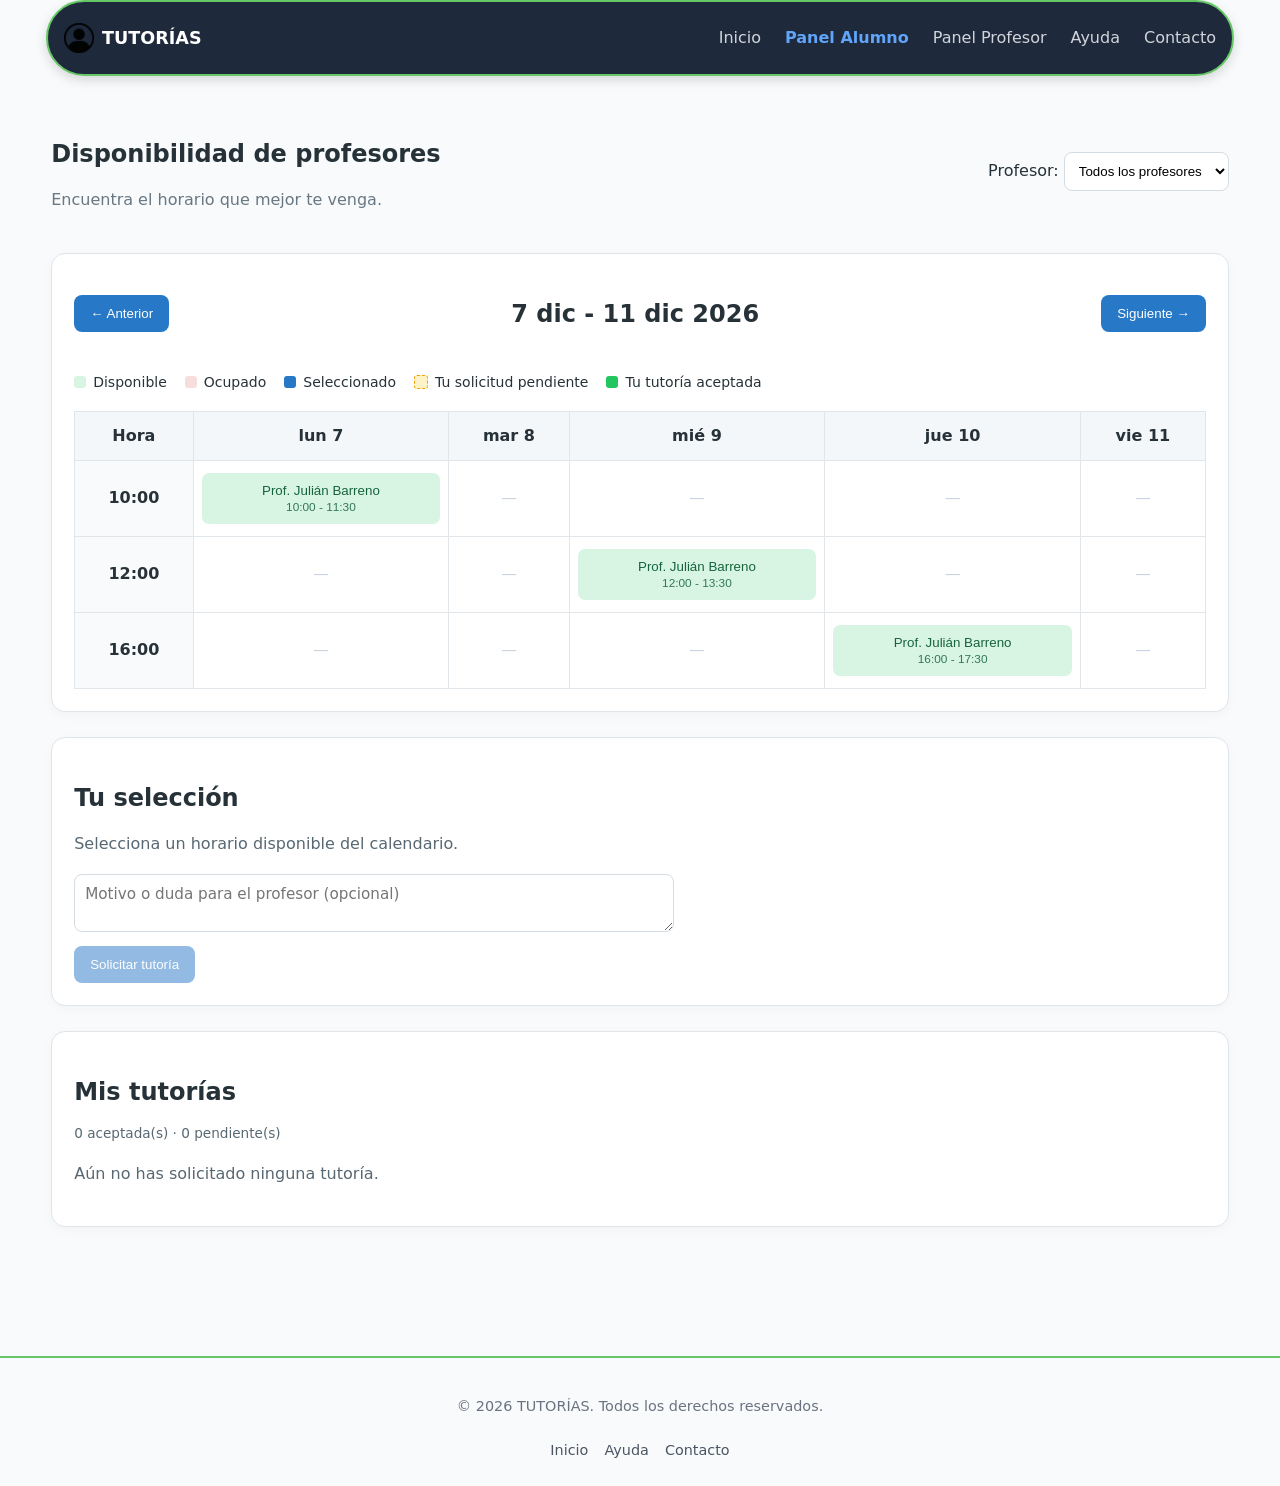
==== commit 4c2f0c8c: "Listisimo" ====
--- a/alumno.html
+++ b/alumno.html
@@ -1,4 +1,3 @@
-```html
 <!doctype html>
 <html lang="es">
 
@@ -13,6 +12,7 @@
     <link rel="stylesheet" href="public/css/dialog.css" />
     <link rel="stylesheet" href="public/css/tutorias.css" />
     <link rel="stylesheet" href="public/css/calendario.css" />
+    <link rel="stylesheet" href="public/css/solicitudes.css" />
 
     <!-- JavaScript -->
     <script src="public/js/horarios.js" defer></script>
@@ -94,9 +94,7 @@
 
                 <select id="profesor">
                     <option value="todos">Todos los profesores</option>
-                    <option value="garcia">Prof. García</option>
-                    <option value="lopez">Prof. López</option>
-                    <option value="martinez">Prof. Martínez</option>
+                    <!-- El resto de opciones las genera calendario.js -->
                 </select>
             </div>
 
@@ -139,6 +137,16 @@
                     Seleccionado
                 </span>
 
+                <span>
+                    <i class="l-pendiente"></i>
+                    Tu solicitud pendiente
+                </span>
+
+                <span>
+                    <i class="l-aceptada"></i>
+                    Tu tutoría aceptada
+                </span>
+
             </div>
 
 
@@ -166,6 +174,9 @@
             <p id="mensajeSeleccion">
                 Selecciona un horario disponible del calendario.
             </p>
+
+            <textarea id="motivoReserva" class="campo-motivo" rows="2"
+                placeholder="Motivo o duda para el profesor (opcional)"></textarea>
 
             <button
                 id="confirmarReserva"
@@ -176,6 +187,14 @@
 
         </section>
 
+
+        <!-- Mis solicitudes -->
+        <section class="resumen-reserva" aria-labelledby="titulo-mis-tutorias">
+            <h2 id="titulo-mis-tutorias">Mis tutorías</h2>
+            <p class="contador-solicitudes" id="contadorMisSolicitudes"></p>
+            <div class="lista-solicitudes" id="listaMisSolicitudes"></div>
+        </section>
+
     </main>
 
 
@@ -194,5 +213,4 @@
 
 </body>
 
-</html>
-```+</html>
--- a/public/css/solicitudes.css
+++ b/public/css/solicitudes.css
@@ -0,0 +1,161 @@
+/* Solicitudes, notificaciones y marcas de tutoría */
+
+/* Badge de notificaciones en la barra de navegación */
+.badge-notif {
+  display: inline-block;
+  min-width: 18px;
+  margin-left: 6px;
+  padding: 1px 6px;
+  border-radius: 999px;
+  background: #ef4444;
+  color: #fff;
+  font-size: 0.72rem;
+  font-weight: 700;
+  line-height: 1.4;
+  text-align: center;
+}
+
+/* Toasts */
+#toastTutorias {
+  position: fixed;
+  right: 1rem;
+  bottom: 1rem;
+  z-index: 9999;
+  display: flex;
+  flex-direction: column;
+  gap: 0.5rem;
+  max-width: min(360px, 90vw);
+}
+.toast-item {
+  padding: 0.8rem 1rem;
+  border-radius: 10px;
+  background: #1e293b;
+  border-left: 4px solid #66c766;
+  color: #fff;
+  font-size: 0.9rem;
+  box-shadow: 0 8px 20px rgba(0, 0, 0, 0.25);
+  animation: toastEntrada 0.25s ease-out;
+}
+@keyframes toastEntrada {
+  from { opacity: 0; transform: translateY(10px); }
+  to { opacity: 1; transform: translateY(0); }
+}
+
+/* Lista de solicitudes (profesor y alumno) */
+.contador-solicitudes {
+  font-size: 0.85rem;
+  color: #64748b;
+}
+.contador-solicitudes.con-pendientes {
+  padding: 0.2rem 0.7rem;
+  border-radius: 999px;
+  background: #fee2e2;
+  color: #b91c1c;
+}
+.lista-solicitudes {
+  display: flex;
+  flex-direction: column;
+  gap: 0.8rem;
+}
+.solicitudes-vacio {
+  margin: 0;
+  color: #64748b;
+}
+.solicitud-card {
+  display: flex;
+  justify-content: space-between;
+  align-items: center;
+  gap: 1rem;
+  flex-wrap: wrap;
+  padding: 1rem;
+  border: 1px solid #e2e8f0;
+  border-left: 5px solid #94a3b8;
+  border-radius: 10px;
+  background: #fff;
+}
+.solicitud-card.pendiente { border-left-color: #f59e0b; background: #fffbeb; }
+.solicitud-card.aceptada { border-left-color: #22c55e; background: #f0fdf4; }
+.solicitud-card.rechazada,
+.solicitud-card.cancelada { border-left-color: #cbd5e1; opacity: 0.8; }
+
+.solicitud-titulo {
+  display: flex;
+  align-items: center;
+  flex-wrap: wrap;
+  gap: 0.6rem;
+  margin-bottom: 0.3rem;
+}
+.solicitud-detalle {
+  color: #475569;
+  font-size: 0.9rem;
+  line-height: 1.5;
+}
+.solicitud-motivo {
+  margin-top: 0.3rem;
+  color: #334155;
+  font-size: 0.9rem;
+  font-style: italic;
+}
+.solicitud-estado {
+  padding: 0.15rem 0.6rem;
+  border-radius: 999px;
+  font-size: 0.78rem;
+  font-weight: 600;
+  background: #e2e8f0;
+  color: #334155;
+}
+.solicitud-estado.pendiente { background: #fef3c7; color: #92400e; }
+.solicitud-estado.aceptada { background: #dcfce7; color: #166534; }
+.solicitud-estado.rechazada { background: #fee2e2; color: #991b1b; }
+
+.solicitud-acciones {
+  display: flex;
+  gap: 0.5rem;
+}
+.btn-aceptar,
+.btn-rechazar {
+  padding: 0.55rem 0.9rem;
+  border-radius: 8px;
+  font-size: 0.88rem;
+  font-weight: 600;
+  cursor: pointer;
+}
+.btn-aceptar {
+  border: none;
+  background: #22c55e;
+  color: #fff;
+}
+.btn-aceptar:hover { background: #16a34a; }
+.btn-rechazar {
+  border: 1px solid #cbd5e1;
+  background: #fff;
+  color: #475569;
+}
+.btn-rechazar:hover { background: #f1f5f9; }
+
+/* Calendario del alumno */
+.hueco span,
+.hueco small { display: block; }
+.hueco small { margin-top: 2px; font-size: 0.74rem; opacity: 0.85; }
+td .hueco + .hueco { margin-top: 6px; }
+.celda-vacia { color: #cbd5e1; }
+
+.hueco.mia { cursor: default; font-weight: 600; }
+.hueco.mia.aceptada { background: #22c55e; color: #fff; }
+.hueco.mia.pendiente { background: #fef3c7; color: #92400e; border: 1px dashed #f59e0b; }
+
+.leyenda i.l-pendiente { background: #fef3c7; border: 1px dashed #f59e0b; }
+.leyenda i.l-aceptada { background: #22c55e; }
+
+.campo-motivo {
+  display: block;
+  width: 100%;
+  max-width: 600px;
+  margin-bottom: 14px;
+  padding: 10px;
+  border: 1px solid #d5dce2;
+  border-radius: 8px;
+  font-family: inherit;
+  font-size: 0.95rem;
+  box-sizing: border-box;
+}
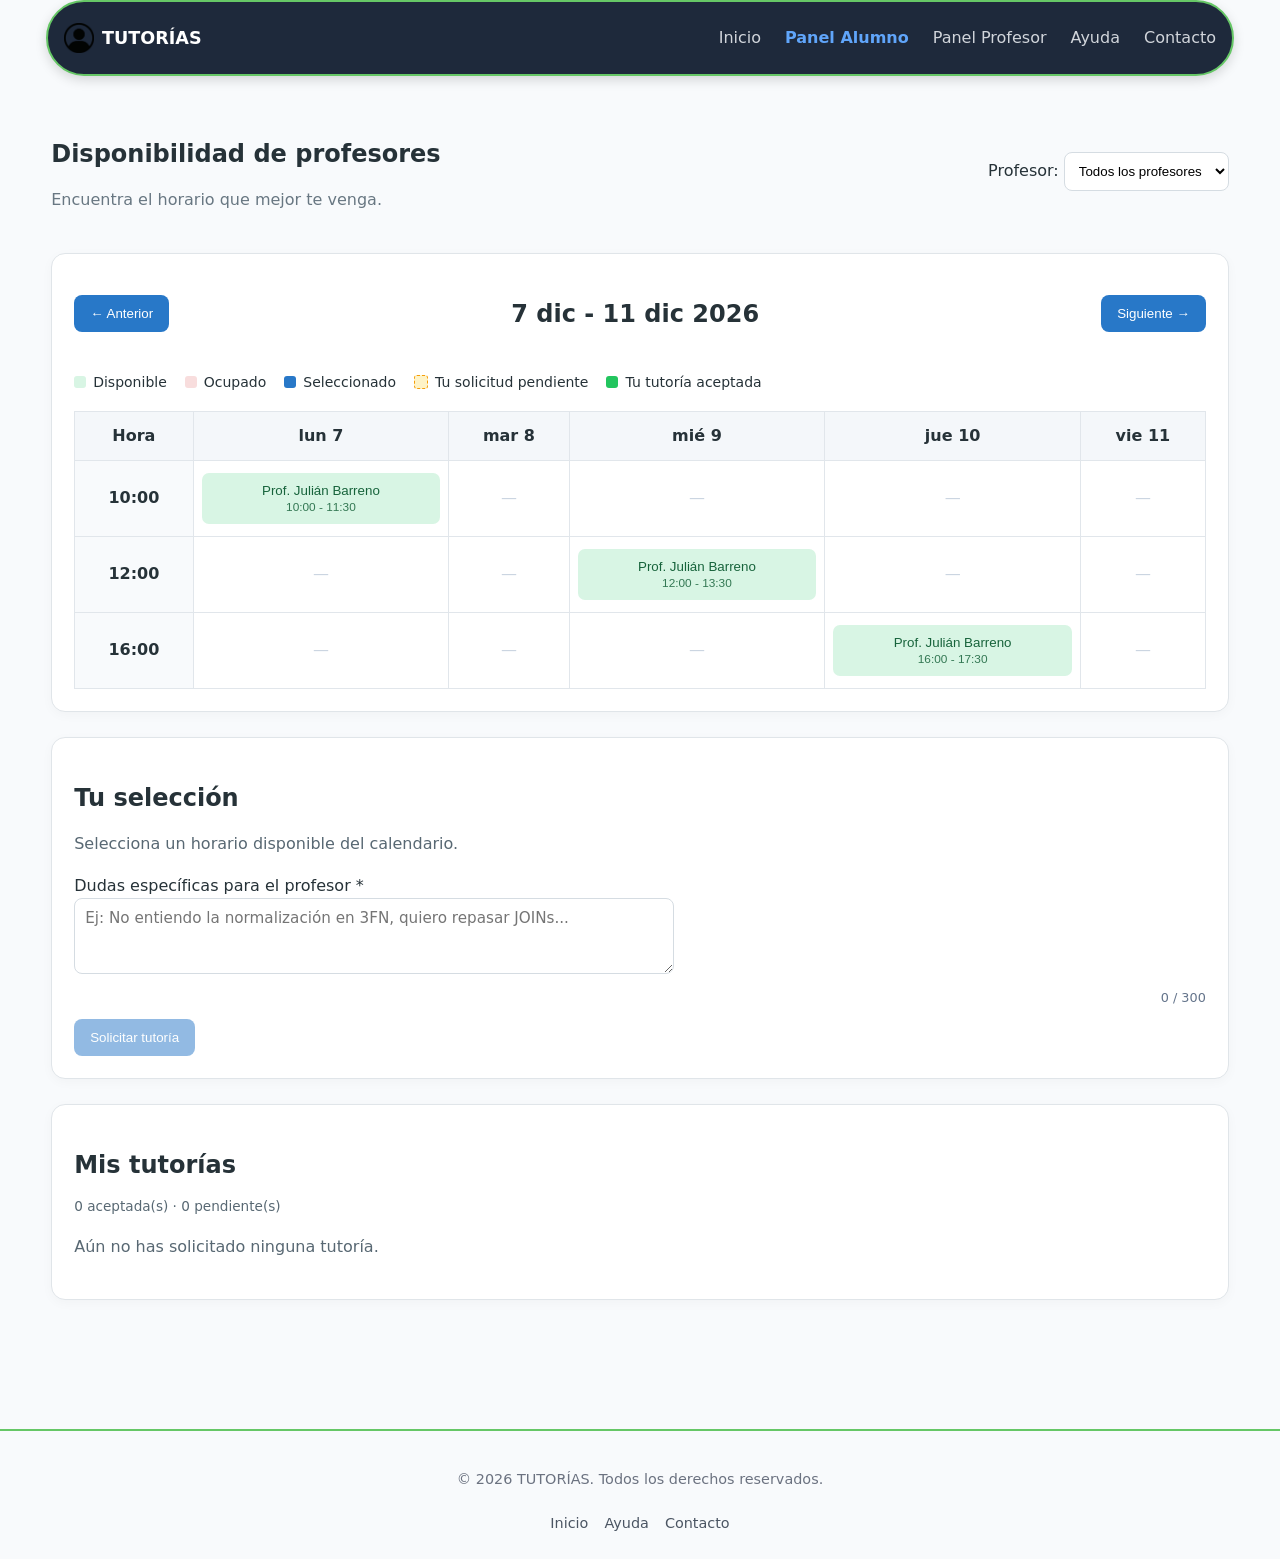
==== commit 7799e221: "Dudas obligatorias al reservar" ====
--- a/alumno.html
+++ b/alumno.html
@@ -13,11 +13,14 @@
     <link rel="stylesheet" href="public/css/tutorias.css" />
     <link rel="stylesheet" href="public/css/calendario.css" />
     <link rel="stylesheet" href="public/css/solicitudes.css" />
+    <link rel="stylesheet" href="public/css/dudas.css" />
 
     <!-- JavaScript -->
     <script src="public/js/horarios.js" defer></script>
     <script src="public/js/iniciarSesion.js" defer></script>
     <script src="public/js/calendario.js" defer></script>
+    <script src="public/js/dudas.js" defer></script>
+
 </head>
 
 <body>
@@ -26,17 +29,10 @@
     <nav class="navbar" aria-label="Navegación principal">
 
         <div class="logo">
-            <a href="index.html"
-               style="display: flex; align-items: center; gap: 0.5rem; text-decoration: none;">
-
-                <img
-                    src="public/img/ini_sesion.png"
-                    id="iniciarSesion"
-                    width="30"
-                    height="30"
-                    alt="Iniciar sesión"
-                    style="cursor: pointer;"
-                />
+            <a href="index.html" style="display: flex; align-items: center; gap: 0.5rem; text-decoration: none;">
+
+                <img src="public/img/ini_sesion.png" id="iniciarSesion" width="30" height="30" alt="Iniciar sesión"
+                    style="cursor: pointer;" />
 
                 <span style="font-size: 1.1rem; color: #fff; font-weight: 700;">
                     TUTORÍAS
@@ -51,9 +47,7 @@
             </li>
 
             <li>
-                <a href="alumno.html"
-                   aria-current="page"
-                   style="color: #60a5fa; font-weight: 700;">
+                <a href="alumno.html" aria-current="page" style="color: #60a5fa; font-weight: 700;">
                     Panel Alumno
                 </a>
             </li>
@@ -175,13 +169,12 @@
                 Selecciona un horario disponible del calendario.
             </p>
 
-            <textarea id="motivoReserva" class="campo-motivo" rows="2"
-                placeholder="Motivo o duda para el profesor (opcional)"></textarea>
-
-            <button
-                id="confirmarReserva"
-                type="button"
-                disabled>
+            <label for="motivoReserva">Dudas específicas para el profesor *</label>
+            <textarea id="motivoReserva" class="campo-motivo" rows="3" maxlength="300"
+                placeholder="Ej: No entiendo la normalización en 3FN, quiero repasar JOINs..."></textarea>
+            <small id="contadorMotivo" class="contador-motivo">0 / 300</small>
+
+            <button id="confirmarReserva" type="button" disabled>
                 Solicitar tutoría
             </button>
 
--- a/public/css/dudas.css
+++ b/public/css/dudas.css
@@ -0,0 +1,13 @@
+/* Dudas del alumno */
+.contador-motivo {
+    display: block;
+    text-align: right;
+    color: #64748b;
+    font-size: 0.8rem;
+    margin: 0.25rem 0 0.75rem;
+}
+
+.campo-motivo.campo-error {
+    border-color: #ef4444;
+    outline: 2px solid #fecaca;
+}
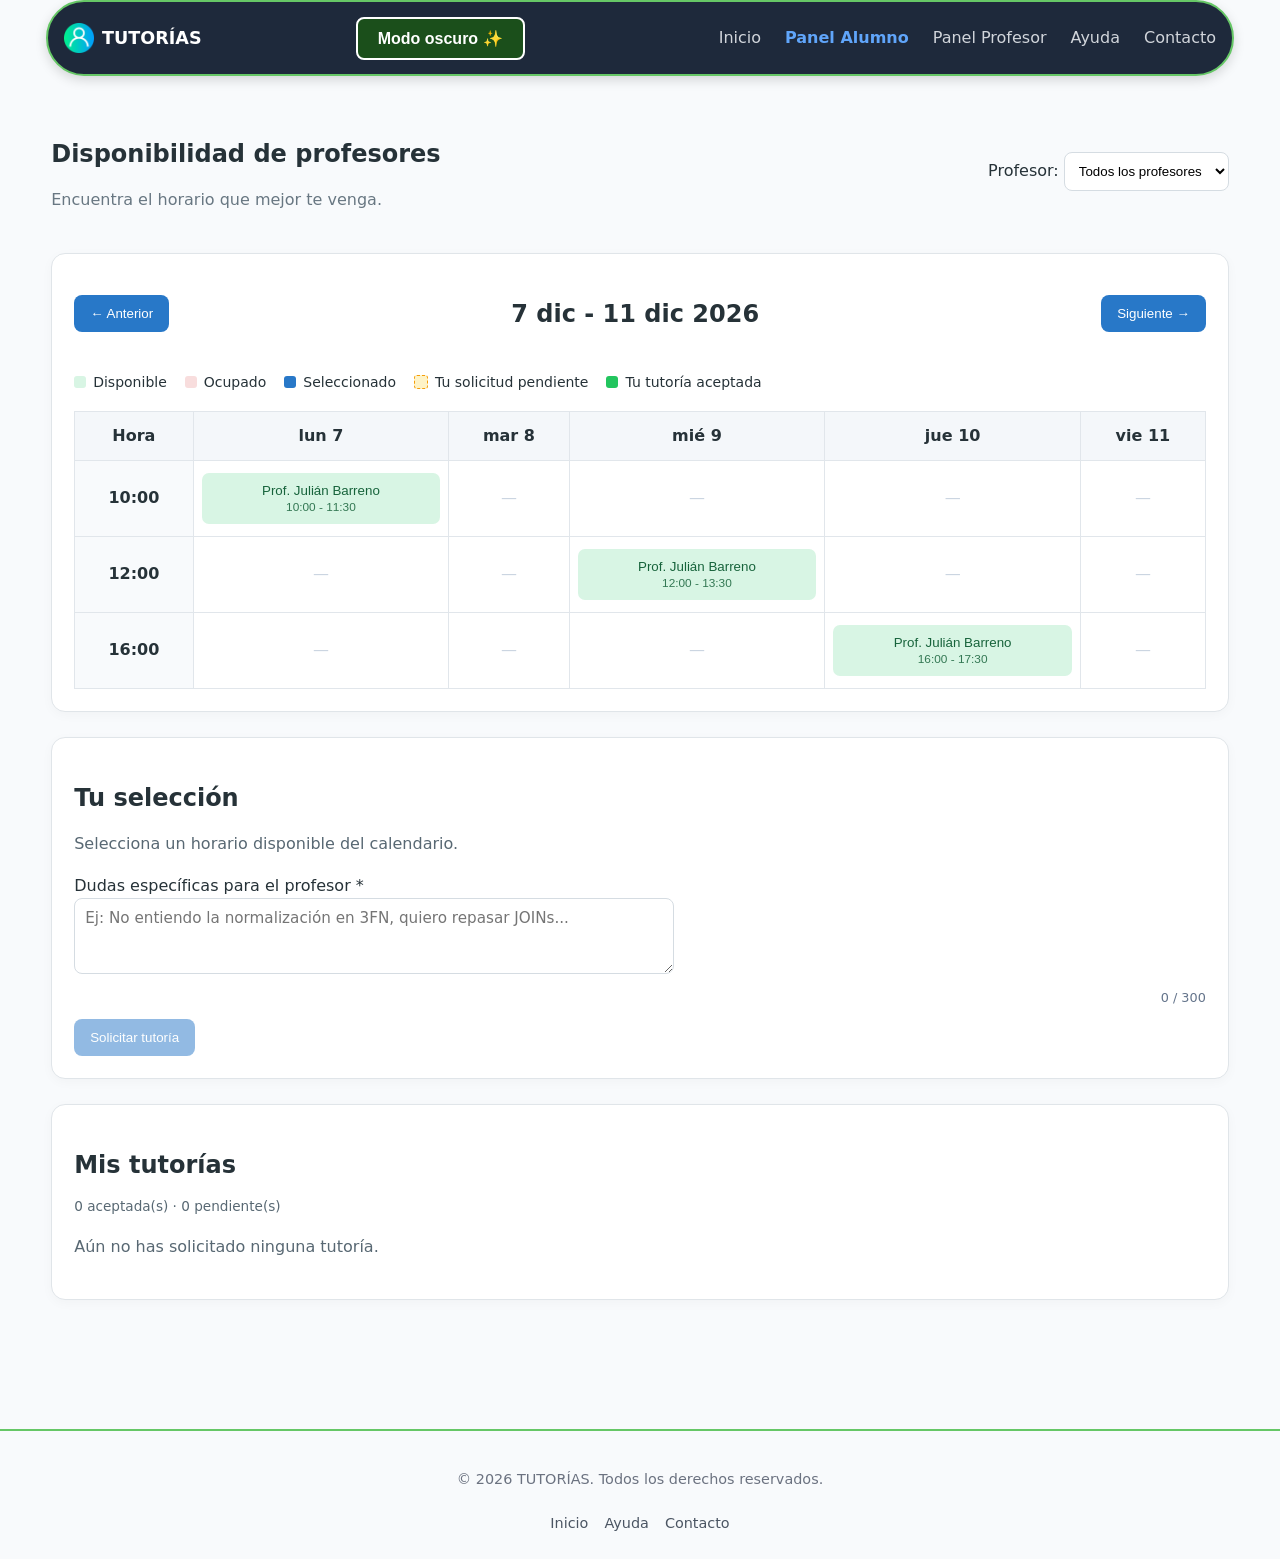
==== commit eda6acdb: "Comienzo de boton modo oscuro" ====
--- a/alumno.html
+++ b/alumno.html
@@ -40,7 +40,7 @@
 
             </a>
         </div>
-
+         <button id="modoOscuro">Modo oscuro ✨</button>
         <ul class="nav-links">
             <li>
                 <a href="index.html">Inicio</a>
--- a/public/css/nav.css
+++ b/public/css/nav.css
@@ -27,7 +27,33 @@
   font-weight: bold;
   text-decoration: none;
 }
+#modoOscuro {
+  padding: 10px 20px;
+  font-size: 1rem;
+  font-weight: 600;
+  color: #ffffff;
+  background-color: #1b4f1b;
+  border: 2px solid #ffffff;
+  border-radius: 8px;
+  cursor: pointer;
+  transition: background-color 0.3s, color 0.3s, transform 0.2s;
+}
 
+#modoOscuro:hover {
+  background-color: #15294a;
+  border: 4px inset #ffffff;
+  color: #ffffff;
+  transform: translateY(-2px);
+}
+
+#modoOscuro:active {
+  transform: translateY(0);
+}
+
+#modoOscuro:focus-visible {
+  outline: 3px solid #60a5fa;
+  outline-offset: 2px;
+}
 .nav-links {
   display: flex;
   list-style: none;
--- a/public/css/dudas.css
+++ b/public/css/dudas.css
@@ -10,4 +10,13 @@
 .campo-motivo.campo-error {
     border-color: #ef4444;
     outline: 2px solid #fecaca;
+}
+
+/* Dudas destacadas en la tarjeta del profesor */
+.solicitud-motivo {
+    background: #fffbeb;
+    border-left: 3px solid #f59e0b;
+    padding: 0.5rem 0.75rem;
+    border-radius: 6px;
+    white-space: pre-wrap;
 }
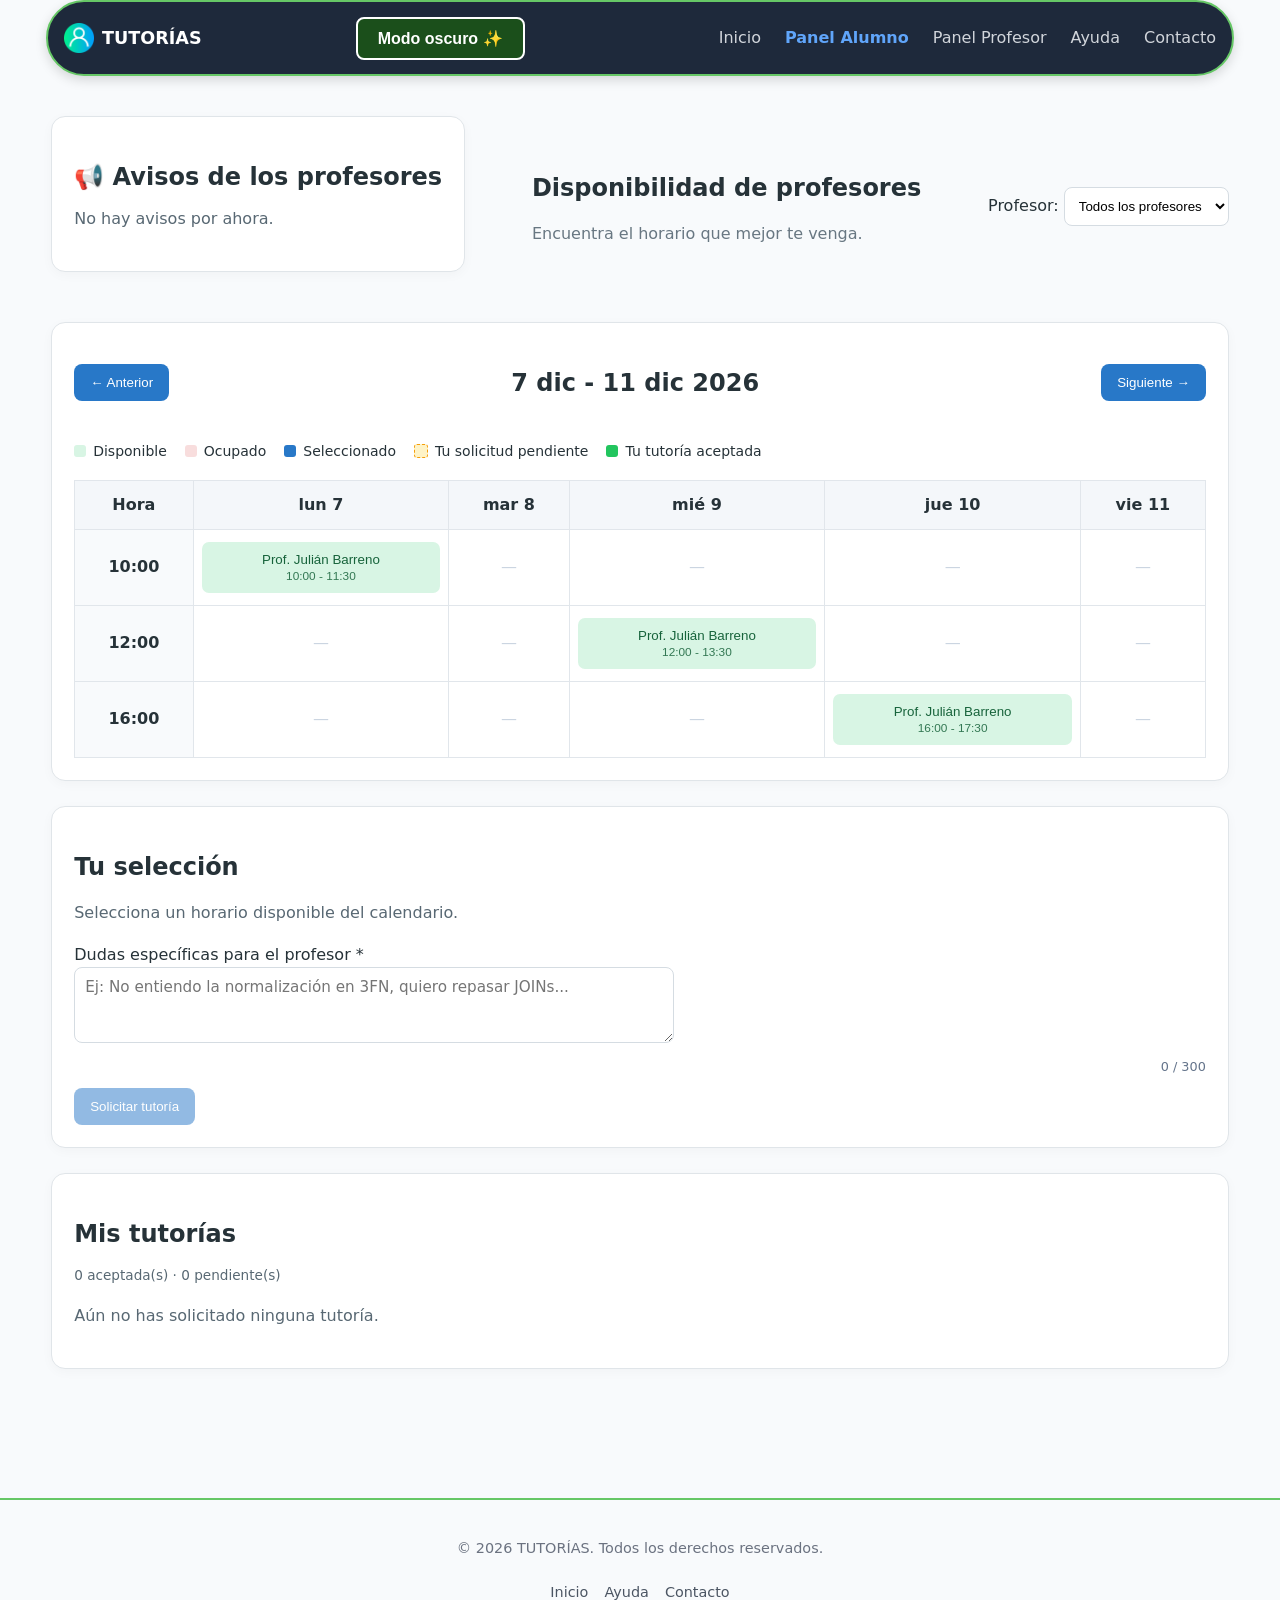
==== commit 23f19873: "Añadido tablon avisos profesor-alumno" ====
--- a/alumno.html
+++ b/alumno.html
@@ -14,12 +14,29 @@
     <link rel="stylesheet" href="public/css/calendario.css" />
     <link rel="stylesheet" href="public/css/solicitudes.css" />
     <link rel="stylesheet" href="public/css/dudas.css" />
+    <link rel="stylesheet" href="public/css/oscuro.css" />
+    <link rel="stylesheet" href="public/css/avisos.css" />
+    
 
     <!-- JavaScript -->
+    <script src="public/js/avisos.js" defer></script>
+    <script src="public/js/modoOscuro.js" defer></script>
+    <script src="public/js/horarios.js" defer></script>
+    <script src="public/js/iniciarSesion.js" defer></script>
     <script src="public/js/horarios.js" defer></script>
     <script src="public/js/iniciarSesion.js" defer></script>
     <script src="public/js/calendario.js" defer></script>
     <script src="public/js/dudas.js" defer></script>
+    <script>
+    (function () {
+      try {
+        var guardado = localStorage.getItem("tema");
+        var prefiereOscuro = window.matchMedia("(prefers-color-scheme: dark)").matches;
+        var oscuro = guardado ? guardado === "oscuro" : prefiereOscuro;
+        if (oscuro) document.documentElement.classList.add("oscuro");
+      } catch (e) {}
+    })();
+  </script>
 
 </head>
 
@@ -40,7 +57,10 @@
 
             </a>
         </div>
-         <button id="modoOscuro">Modo oscuro ✨</button>
+         <button id="modoOscuro">
+            <span class="txt-claro">Modo oscuro ✨</span>
+            <span class="txt-oscuro">Modo claro ☀️</span>
+        </button>
         <ul class="nav-links">
             <li>
                 <a href="index.html">Inicio</a>
@@ -77,7 +97,11 @@
 
         <!-- Cabecera y filtro de profesores -->
         <section class="cabecera-calendario">
-
+                    <!-- Avisos del profesor -->
+        <section class="resumen-reserva" aria-labelledby="titulo-avisos">
+            <h2 id="titulo-avisos">📢 Avisos de los profesores</h2>
+            <div class="lista-solicitudes" id="listaAvisosAlumno"></div>
+        </section>
             <div>
                 <h1>Disponibilidad de profesores</h1>
                 <p>Encuentra el horario que mejor te venga.</p>
--- a/public/css/dudas.css
+++ b/public/css/dudas.css
@@ -19,4 +19,4 @@
     padding: 0.5rem 0.75rem;
     border-radius: 6px;
     white-space: pre-wrap;
-}+}
--- a/public/css/oscuro.css
+++ b/public/css/oscuro.css
@@ -0,0 +1,627 @@
+/* ==========================================================================
+   MODO OSCURO
+   ========================================================================== */
+
+/* Fondo en html para evitar destellos mientras carga */
+html {
+  background: #fff;
+}
+
+html.oscuro {
+  background: #303030;
+  color-scheme: dark; /* time/select/scrollbars nativos en oscuro */
+
+  /* Redefinimos las variables de tutorias.css */
+  --color-primary-light: #14301a;
+  --color-dark: #f1f1f1;
+  --color-dark-surface: #0f172a;
+  --color-gray-50: #2a2a2a;
+  --color-gray-100: #3a3a3a;
+  --color-gray-200: #3d3d3d;
+  --color-gray-300: #505050;
+  --color-gray-600: #b5bcc7;
+  --color-gray-700: #d6dbe3;
+  --color-blue-light: #172554;
+}
+
+html.oscuro body {
+  background: #303030;
+  color: #f1f1f1;
+}
+
+/* ---------- Textos ---------- */
+html.oscuro h1,
+html.oscuro h2,
+html.oscuro h3,
+html.oscuro h4,
+html.oscuro label {
+  color: #f1f1f1;
+}
+
+html.oscuro .hero-tutorias h1 span {
+  color: #66c766;
+}
+
+/* Textos grises con style="color:#64748b" en línea */
+html.oscuro [style*="64748b"] {
+  color: #b5bcc7 !important;
+}
+
+html.oscuro .solicitudes-vacio,
+html.oscuro .contador-solicitudes {
+  color: #b5bcc7;
+}
+
+html.oscuro .celda-vacia {
+  color: #555;
+}
+
+/* ---------- Contenedores / tarjetas ---------- */
+html.oscuro .hero-tutorias,
+html.oscuro .card-rol-acceso,
+html.oscuro .perfil-header-card,
+html.oscuro .card-panel,
+html.oscuro dialog {
+  background: #1e1e1e;
+  color: #f1f1f1;
+  border-color: #3d3d3d;
+}
+
+html.oscuro .perfil-header-card {
+  border-left-color: #66c766;
+}
+
+html.oscuro .toolbar-horarios,
+html.oscuro .tramo-card,
+html.oscuro .empty-state {
+  background: #2a2a2a;
+  border-color: #444;
+  color: #f1f1f1;
+}
+
+html.oscuro .tramo-card:hover {
+  border-color: #666;
+}
+
+html.oscuro .tramo-card-footer {
+  border-top-color: #444;
+}
+
+html.oscuro .card-header-flex {
+  border-bottom-color: #3d3d3d;
+}
+
+html.oscuro .perfil-avatar {
+  background: #14301a;
+  color: #9be29b;
+}
+
+html.oscuro .card-rol-acceso.profesor .card-rol-icono {
+  background: #14301a;
+  color: #9be29b;
+}
+
+html.oscuro .card-rol-acceso.alumno .card-rol-icono {
+  background: #172554;
+  color: #93c5fd;
+}
+
+/* ---------- Badges / etiquetas ---------- */
+html.oscuro .badge-rol.profesor {
+  background: #14301a;
+  color: #9be29b;
+  border-color: #2e6b3d;
+}
+
+html.oscuro .badge-rol.alumno {
+  background: #172554;
+  color: #93c5fd;
+  border-color: #1e40af;
+}
+
+html.oscuro .hero-tag,
+html.oscuro .estado-badge.disponible {
+  background: #14301a;
+  color: #9be29b;
+  border-color: #2e6b3d;
+}
+
+html.oscuro .dia-badge {
+  background: #14301a;
+  color: #9be29b;
+  border-color: #2e6b3d;
+}
+
+html.oscuro .badge-modalidad.presencial {
+  background: #3a3a3a;
+  color: #e2e8f0;
+  border-color: #555;
+}
+
+html.oscuro .badge-modalidad.online {
+  background: #172554;
+  color: #93c5fd;
+  border-color: #1e40af;
+}
+
+html.oscuro .contador-badge,
+html.oscuro .contador-badge strong {
+  color: #f1f1f1;
+}
+
+html.oscuro .contador-solicitudes.con-pendientes {
+  background: #4a1f1f;
+  color: #ffb4b4;
+}
+
+/* ---------- Formularios ---------- */
+html.oscuro input,
+html.oscuro select,
+html.oscuro textarea,
+html.oscuro .form-group input,
+html.oscuro .form-group select,
+html.oscuro .form-group textarea,
+html.oscuro .filtros-horario select,
+html.oscuro .campo-motivo,
+html.oscuro .dialog-cancelar textarea {
+  background: #2a2a2a;
+  color: #f1f1f1;
+  border: 1px solid #505050;
+}
+
+html.oscuro input::placeholder,
+html.oscuro textarea::placeholder {
+  color: #888;
+}
+
+html.oscuro .form-group input:focus,
+html.oscuro .form-group select:focus,
+html.oscuro .form-group textarea:focus {
+  border-color: #66c766;
+  box-shadow: 0 0 0 3px rgba(102, 199, 102, 0.3);
+}
+
+html.oscuro select option {
+  background: #2a2a2a;
+  color: #f1f1f1;
+}
+
+/* ---------- Botones ---------- */
+html.oscuro .btn-secundario,
+html.oscuro .btn-demo-rapido,
+html.oscuro .selector-rol-modal button,
+html.oscuro .btn-rechazar {
+  background: #2a2a2a;
+  color: #f1f1f1;
+  border: 1px solid #555;
+}
+
+html.oscuro .btn-secundario:hover,
+html.oscuro .btn-demo-rapido:hover,
+html.oscuro .btn-rechazar:hover {
+  background: #3a3a3a;
+}
+
+html.oscuro .selector-rol-modal button.activo {
+  background: #14301a;
+  color: #9be29b;
+  border-color: #66c766;
+}
+
+html.oscuro .btn-cerrar-sesion,
+html.oscuro .btn-eliminar-tramo {
+  background: #3a1f1f;
+  color: #ffb4b4;
+  border: 1px solid #7a3333;
+}
+
+html.oscuro .btn-cerrar-sesion:hover,
+html.oscuro .btn-eliminar-tramo:hover {
+  background: #5a2a2a;
+  color: #ffd0d0;
+}
+
+html.oscuro .btn-cerrar-x {
+  background: transparent;
+  color: #f1f1f1;
+}
+
+/* ---------- Alertas ---------- */
+html.oscuro .alerta-feedback.exito {
+  background: #12301a;
+  color: #b8f0c4;
+  border-color: #2e6b3d;
+}
+
+html.oscuro .alerta-feedback.info {
+  background: #172554;
+  color: #bfdbfe;
+  border-color: #1e40af;
+}
+
+html.oscuro .alerta-feedback p,
+html.oscuro .alerta-feedback strong {
+  color: inherit;
+}
+
+/* ---------- Solicitudes ---------- */
+html.oscuro .solicitud-card {
+  background: #2a2a2a;
+  border-color: #444;
+  color: #f1f1f1;
+}
+
+html.oscuro .solicitud-card.pendiente {
+  background: #3a2f12;
+  border-left-color: #f59e0b;
+}
+
+html.oscuro .solicitud-card.aceptada {
+  background: #12301a;
+  border-left-color: #22c55e;
+}
+
+html.oscuro .solicitud-card.rechazada,
+html.oscuro .solicitud-card.cancelada {
+  border-left-color: #666;
+}
+
+html.oscuro .solicitud-titulo {
+  color: #f1f1f1;
+}
+
+html.oscuro .solicitud-detalle {
+  color: #b5bcc7;
+}
+
+html.oscuro .solicitud-motivo {
+  color: #d6dbe3;
+}
+
+html.oscuro .solicitud-estado {
+  background: #3a3a3a;
+  color: #e2e8f0;
+}
+
+html.oscuro .solicitud-estado.pendiente {
+  background: #4a3a10;
+  color: #fcd34d;
+}
+
+html.oscuro .solicitud-estado.aceptada {
+  background: #14301a;
+  color: #9be29b;
+}
+
+html.oscuro .solicitud-estado.rechazada {
+  background: #4a1f1f;
+  color: #ffb4b4;
+}
+
+/* ---------- Calendario del alumno ---------- */
+html.oscuro .hueco.mia.pendiente,
+html.oscuro .leyenda i.l-pendiente {
+  background: #4a3a10;
+  color: #fcd34d;
+  border-color: #f59e0b;
+}
+
+html.oscuro .leyenda {
+  color: #d6dbe3;
+}
+
+html.oscuro table {
+  color: #f1f1f1;
+  border-color: #444;
+}
+
+html.oscuro th,
+html.oscuro td {
+  border-color: #444;
+}
+
+/* ---------- Diálogos ---------- */
+html.oscuro dialog::backdrop,
+html.oscuro .dialog-cancelar::backdrop {
+  background: rgba(0, 0, 0, 0.7);
+}
+
+html.oscuro .demo-pistas {
+  background: #2a2a2a;
+  border-color: #555;
+  color: #b5bcc7;
+}
+
+html.oscuro .demo-pistas strong {
+  color: #f1f1f1;
+}
+
+html.oscuro .error-cancelar {
+  color: #ff8a8a;
+}
+
+html.oscuro .acciones-cancelar button {
+  background: #2a2a2a;
+  color: #f1f1f1;
+  border: 1px solid #555;
+}
+
+html.oscuro .acciones-cancelar #btnConfirmarCancelar {
+  background: #b32d2d;
+  border-color: #b32d2d;
+  color: #fff;
+}
+
+/* ---------- Footer ---------- */
+html.oscuro .footer {
+  background: #0a0a0a;
+  color: #ccc;
+}
+
+html.oscuro .footer p {
+  color: #ccc;
+}
+
+html.oscuro .footer .footer-links a {
+  background: #0a0a0a;
+  color: #ccc;
+}
+
+/* ---------- Botón de modo oscuro ---------- */
+html.oscuro #modoOscuro {
+  padding: 10px 20px;
+  font-size: 1rem;
+  font-weight: 600;
+  color: #ffffff;
+  background-color: #15294a;
+  border: 2px solid #ffffff;
+  border-radius: 8px;
+  cursor: pointer;
+  transition: background-color 0.3s, color 0.3s, transform 0.2s;
+}
+
+html.oscuro #modoOscuro:hover {
+  background-color: #1b4f1b;
+  border: 4px inset #ffffff;
+  color: #ffffff;
+  transform: translateY(-2px);
+}
+
+.txt-oscuro { display: none; }
+html.oscuro .txt-claro { display: none; }
+html.oscuro .txt-oscuro { display: inline; }
+
+html.oscuro .solicitud-motivo {
+  color: #000;
+}
+/* ==========================================================================
+   MODO OSCURO - PANEL ALUMNO (calendario + dudas)
+   ========================================================================== */
+
+/* ---------- Cabecera y filtro ---------- */
+html.oscuro .contenedor-calendario {
+  color: #f1f1f1;
+}
+
+html.oscuro .cabecera-calendario p,
+html.oscuro .resumen-reserva p,
+html.oscuro #mensajeSeleccion {
+  color: #b5bcc7;
+}
+
+html.oscuro #profesor {
+  background: #2a2a2a;
+  color: #f1f1f1;
+  border-color: #505050;
+}
+
+/* ---------- Contenedores ---------- */
+html.oscuro .calendario,
+html.oscuro .resumen-reserva {
+  background: #1e1e1e;
+  color: #f1f1f1;
+  border-color: #3d3d3d;
+  box-shadow: none;
+}
+
+/* ---------- Leyenda ---------- */
+html.oscuro .leyenda span {
+  color: #d6dbe3;
+}
+
+html.oscuro .libre {
+  background: #14301a;
+}
+
+html.oscuro .ocupado {
+  background: #4a1f1f;
+}
+
+html.oscuro .seleccionado {
+  background: #2878c8;
+}
+
+html.oscuro .leyenda i.l-pendiente {
+  background: #4a3a10;
+  border-color: #f59e0b;
+}
+
+/* ---------- Tabla ---------- */
+html.oscuro #tablaCalendario {
+  color: #f1f1f1;
+}
+
+html.oscuro #tablaCalendario th,
+html.oscuro #tablaCalendario td {
+  border-color: #444;
+}
+
+html.oscuro #tablaCalendario th {
+  background: #2a2a2a;
+  color: #f1f1f1;
+}
+
+html.oscuro #tablaCalendario td:first-child {
+  background: #2a2a2a;
+  color: #d6dbe3;
+}
+
+/* ---------- Huecos ---------- */
+html.oscuro .hueco {
+  background: #14301a;
+  color: #9be29b;
+}
+
+html.oscuro .hueco:not(.ocupado):not(.elegido):not(.mia):hover {
+  background: #1d4a28;
+}
+
+html.oscuro .hueco.ocupado {
+  background: #4a1f1f;
+  color: #ffb4b4;
+}
+
+html.oscuro .hueco.elegido {
+  background: #2878c8;
+  color: #fff;
+}
+
+html.oscuro .hueco.mia.pendiente {
+  background: #4a3a10;
+  color: #fcd34d;
+  border-color: #f59e0b;
+}
+
+/* ---------- Dudas / motivo ---------- */
+html.oscuro .contador-motivo {
+  color: #b5bcc7;
+}
+
+html.oscuro .campo-motivo.campo-error {
+  border-color: #ef4444;
+  outline-color: #7a3333;
+}
+
+/* La tarjeta de la duda mantiene su fondo amarillo claro (dudas.css), así que el texto va en negro */
+html.oscuro .solicitud-motivo {
+  color: #000;
+}
+
+/* ==========================================================================
+   MODO OSCURO - AYUDA
+   ========================================================================== */
+
+html.oscuro .main-content h1,
+html.oscuro .faq-section h2 {
+  color: #f1f1f1;
+}
+
+html.oscuro .subtitulo-ayuda {
+  color: #b5bcc7;
+}
+
+/* ---------- Tarjetas ---------- */
+html.oscuro .tarjeta-ayuda {
+  background-color: #1e1e1e;
+  border-color: #3d3d3d;
+  box-shadow: none;
+}
+
+html.oscuro .tarjeta-ayuda h3 {
+  color: #f1f1f1;
+}
+
+html.oscuro .tarjeta-ayuda p,
+html.oscuro .tarjeta-ayuda li {
+  color: #b5bcc7;
+}
+
+/* ---------- FAQ ---------- */
+html.oscuro .faq-item {
+  border-bottom-color: #3d3d3d;
+}
+
+html.oscuro .faq-item h4 {
+  color: #f1f1f1;
+}
+
+html.oscuro .faq-item p {
+  color: #b5bcc7;
+}
+
+/* ---------- Código y enlaces ---------- */
+html.oscuro .faq-item code {
+  background: #2a2a2a;
+  color: #9be29b;
+  border: 1px solid #444;
+  padding: 0.1rem 0.35rem;
+  border-radius: 4px;
+}
+
+html.oscuro .faq-item a {
+  color: #66c766;
+}
+
+html.oscuro .faq-item a:hover {
+  color: #9be29b;
+}
+
+/* ---------- Modal de inicio de sesión ---------- */
+html.oscuro .modal-subtitulo {
+  color: #b5bcc7;
+}
+/* ==========================================================================
+   MODO OSCURO - CONTACTO
+   ========================================================================== */
+
+html.oscuro .main-content h1 {
+  color: #f1f1f1;
+}
+
+html.oscuro .subtitulo-contacto {
+  color: #b5bcc7;
+}
+
+/* ---------- Formulario (sin tarjeta, solo campos) ---------- */
+html.oscuro .grupo-input label {
+  color: #f1f1f1;
+}
+
+html.oscuro .grupo-input input,
+html.oscuro .grupo-input textarea {
+  background: #2a2a2a;
+  color: #f1f1f1;
+  border: 1px solid #505050;
+}
+
+html.oscuro .grupo-input input:focus,
+html.oscuro .grupo-input textarea:focus {
+  border-color: #66c766;
+}
+
+/* ---------- Botón enviar ---------- */
+html.oscuro .btn-enviar-contacto {
+  background-color: #66c766;
+  color: #111827;
+  font-weight: 600;
+}
+
+html.oscuro .btn-enviar-contacto:hover {
+  background-color: #4dc24d;
+}
+
+/* ---------- Información de soporte ---------- */
+html.oscuro .info-contacto {
+  background-color: #1e1e1e;
+  border-color: #3d3d3d;
+}
+
+html.oscuro .info-contacto h3,
+html.oscuro .info-contacto strong {
+  color: #f1f1f1;
+}
+
+html.oscuro .info-contacto p,
+html.oscuro .info-contacto li {
+  color: #b5bcc7;
+}
--- a/public/css/avisos.css
+++ b/public/css/avisos.css
@@ -0,0 +1,71 @@
+/* Tablón de avisos */
+.aviso-card {
+  padding: 0.9rem 1rem;
+  border: 1px solid #e2e8f0;
+  border-left: 5px solid #3b82f6;
+  border-radius: 10px;
+  background: #eff6ff;
+  color: #1e293b;
+}
+
+.aviso-card.importante {
+  border-left-color: #f59e0b;
+  background: #fffbeb;
+}
+
+.aviso-cabecera {
+  display: flex;
+  justify-content: space-between;
+  align-items: baseline;
+  gap: 1rem;
+  flex-wrap: wrap;
+}
+
+.aviso-texto {
+  margin: 0.4rem 0 0.6rem;
+  white-space: pre-wrap;
+}
+
+.aviso-pie {
+  display: flex;
+  justify-content: space-between;
+  align-items: center;
+  gap: 1rem;
+  font-size: 0.85rem;
+  color: #64748b;
+}
+
+.form-group .check-aviso {
+  display: inline-flex;
+  align-items: center;
+  gap: 0.5rem;
+  cursor: pointer;
+}
+
+.check-aviso input[type="checkbox"] {
+  width: auto;
+  padding: 0;
+}
+
+/* ---------- Modo oscuro ---------- */
+html.oscuro .aviso-card {
+  background: #172554;
+  border-color: #1e40af;
+  border-left-color: #60a5fa;
+  color: #f1f1f1;
+}
+
+html.oscuro .aviso-card.importante {
+  background: #3a2f12;
+  border-color: #6b5513;
+  border-left-color: #f59e0b;
+}
+
+html.oscuro .aviso-card strong {
+  color: #f1f1f1;
+}
+
+html.oscuro .aviso-pie,
+html.oscuro .aviso-cabecera small {
+  color: #b5bcc7;
+}
